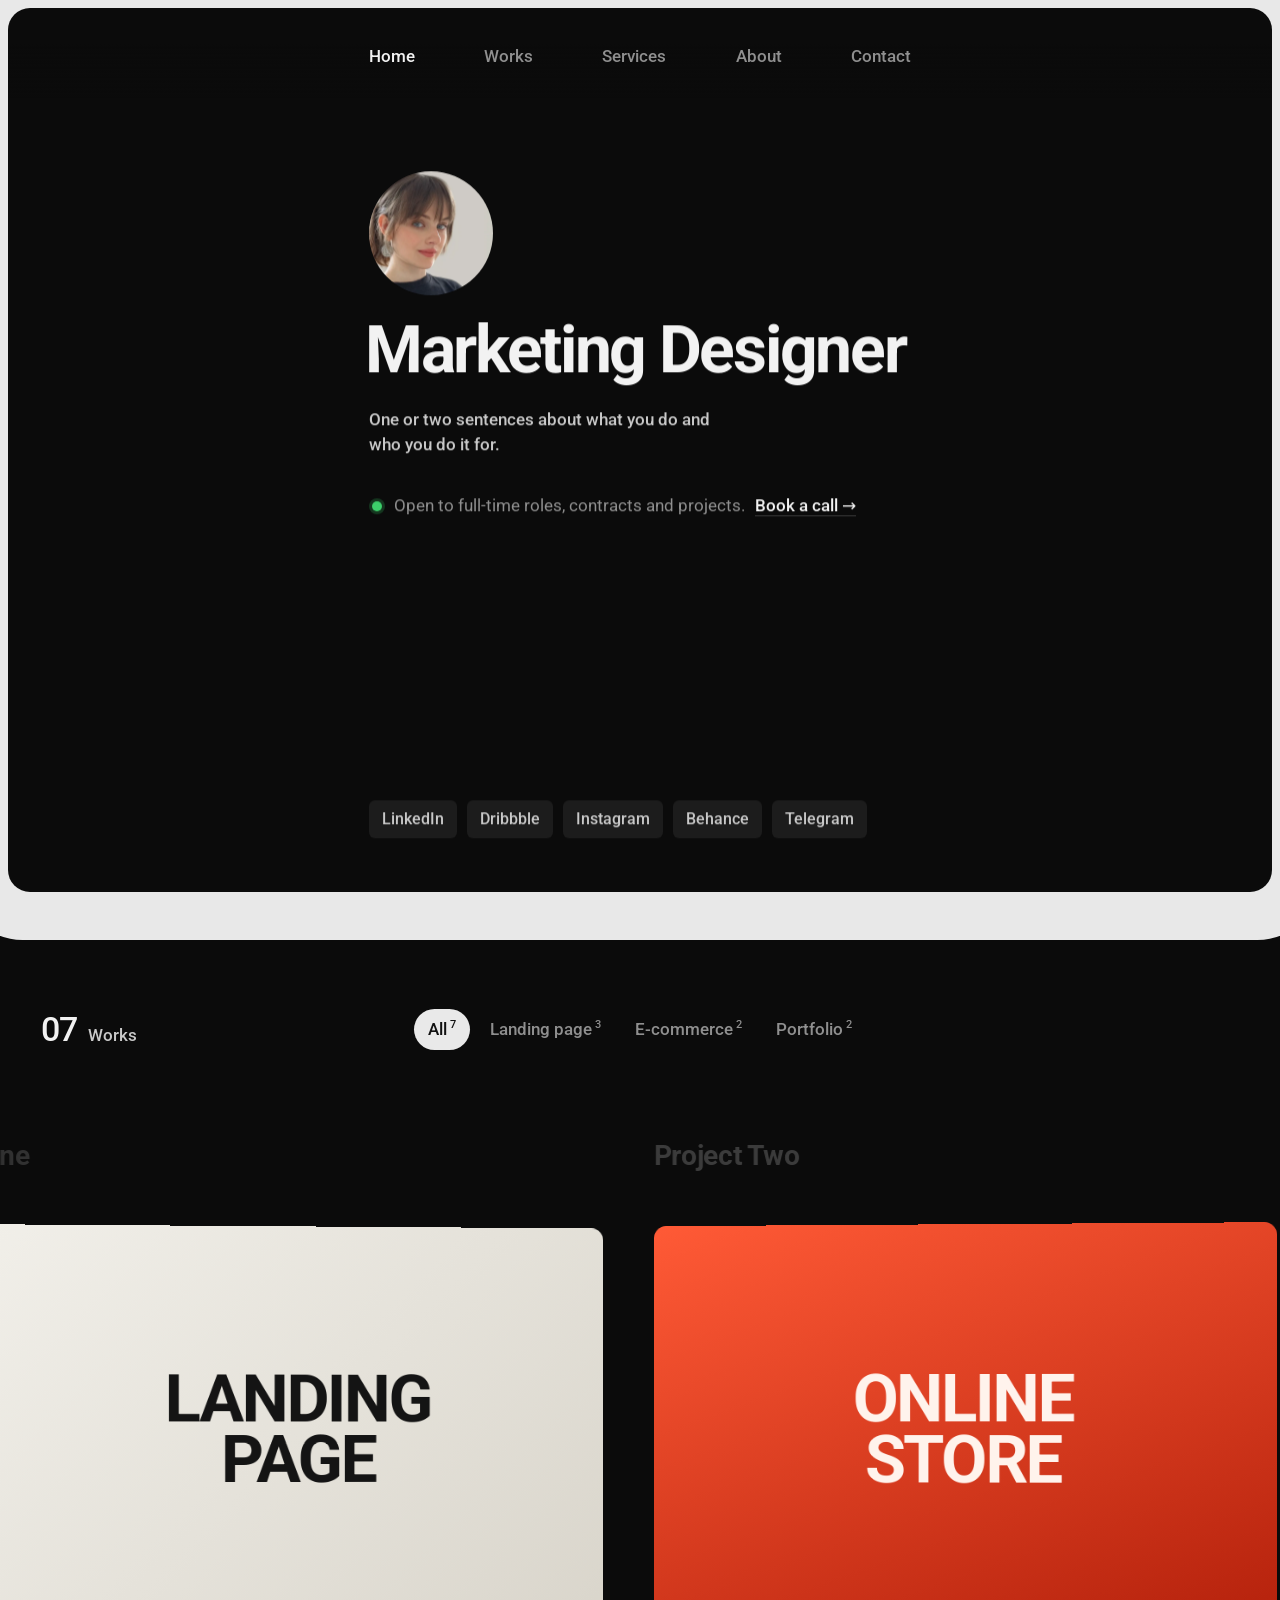
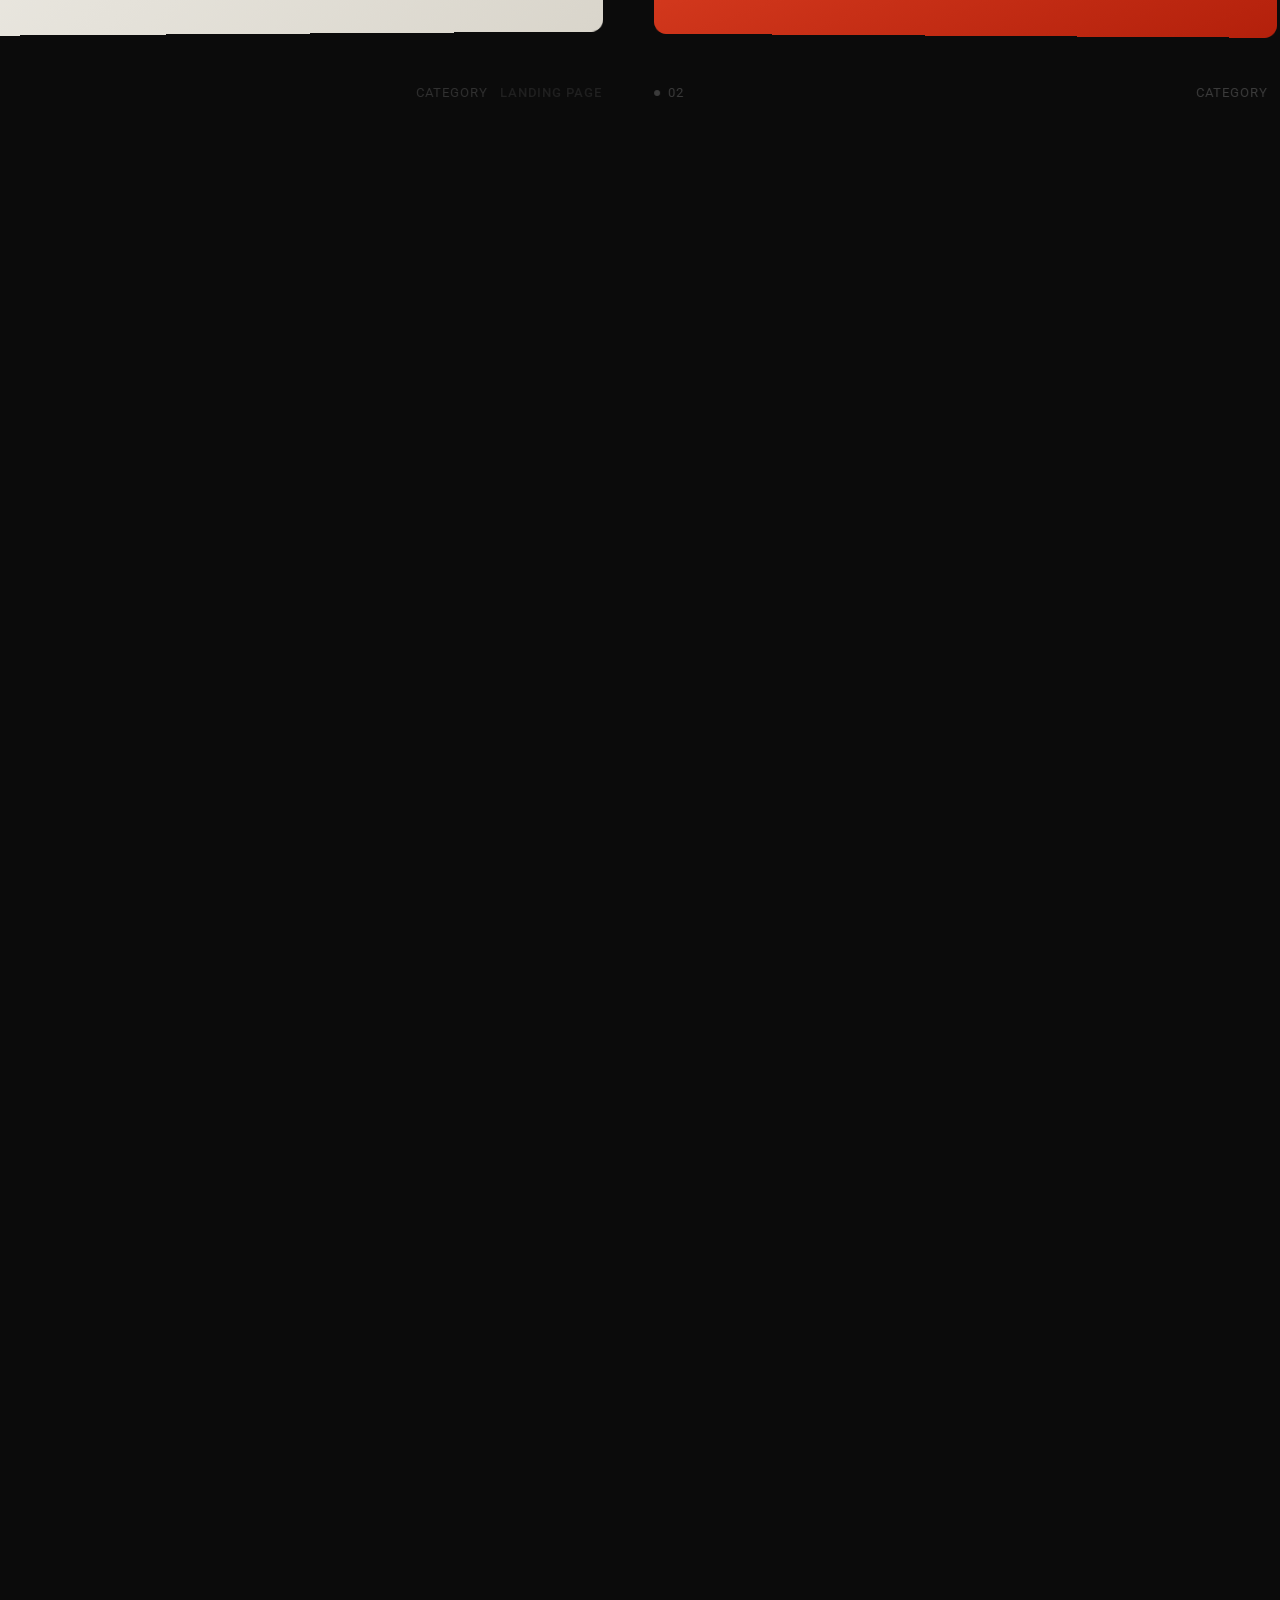
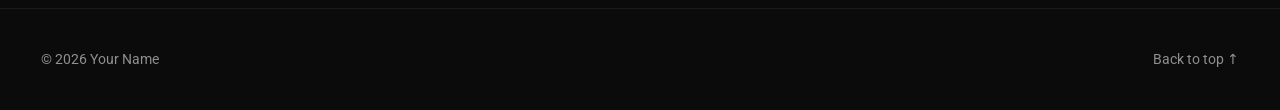
==== index.html @ f20d772e "Hero: start the scroll blur later with a steeper ramp Co-Authored-By: Claude Opus 5.5 <noreply@anthr" ====
<!doctype html>
<html lang="en">
<head>
  <meta charset="utf-8">
  <meta name="viewport" content="width=device-width, initial-scale=1">
  <title>Your Name — Marketing Designer</title>
  <meta name="description" content="Portfolio of a marketing designer.">
  <link rel="preconnect" href="https://fonts.googleapis.com">
  <link rel="preconnect" href="https://fonts.gstatic.com" crossorigin>
  <link href="https://fonts.googleapis.com/css2?family=Roboto:wght@400;500;700&display=swap" rel="stylesheet">
  <link rel="stylesheet" href="styles.css?v=202611272242">
</head>
<body>
  <!--
    PLACEHOLDERS: everything marked with data-placeholder should be replaced
    with your own content (name, photo, text, links, works).
  -->

  <header class="topbar">
    <nav class="nav" aria-label="Main">
      <a href="#top" class="nav__link is-active" aria-current="page">Home</a>
      <a href="#works" class="nav__link">Works</a>
      <a href="services.html" class="nav__link">Services</a>
      <a href="#" class="nav__link">About</a>
      <a href="contact.html" class="nav__link">Contact</a>
    </nav>
  </header>

  <main>
    <section class="hero" id="top">
      <div class="hero__inner">
        <div class="avatar"><img src="assets/avatar.webp" alt="Portrait of the designer" width="124" height="124" decoding="async" fetchpriority="high"></div>

        <h1 class="hero__title">
          <span class="hero__title-text">Marketing Designer</span>
        </h1>

        <div class="hero__bio" data-placeholder>
          <p>One or two sentences about what you do and who you do it for.</p>
        </div>

        <p class="hero__status">
          <span class="status-dot" aria-hidden="true"></span>
          <span class="hero__status-text">Open to full-time roles, contracts and projects.</span>
          <a href="contact.html" class="cta">Book a call <span aria-hidden="true">→</span></a>
        </p>

        <ul class="socials" data-placeholder>
          <li><a href="#">LinkedIn<svg class="ico" viewBox="0 0 24 24" aria-hidden="true"><path d="M20.447 20.452h-3.554v-5.569c0-1.328-.027-3.037-1.852-3.037-1.853 0-2.136 1.445-2.136 2.939v5.667H9.351V9h3.414v1.561h.046c.477-.9 1.637-1.85 3.37-1.85 3.601 0 4.267 2.37 4.267 5.455v6.286zM5.337 7.433c-1.144 0-2.063-.926-2.063-2.065 0-1.138.92-2.063 2.063-2.063 1.14 0 2.064.925 2.064 2.063 0 1.139-.925 2.065-2.064 2.065zm1.782 13.019H3.555V9h3.564v11.452zM22.225 0H1.771C.792 0 0 .774 0 1.729v20.542C0 23.227.792 24 1.771 24h20.451C23.2 24 24 23.227 24 22.271V1.729C24 .774 23.2 0 22.222 0h.003z"/></svg></a></li>
          <li><a href="#">Dribbble<svg class="ico" viewBox="0 0 24 24" aria-hidden="true"><path d="M12 24C5.385 24 0 18.615 0 12S5.385 0 12 0s12 5.385 12 12-5.385 12-12 12zm10.12-10.358c-.35-.11-3.17-.953-6.384-.438 1.34 3.684 1.887 6.684 1.992 7.308 2.3-1.555 3.936-4.02 4.395-6.87zm-6.115 7.808c-.153-.9-.75-4.032-2.19-7.77l-.066.02c-5.79 2.015-7.86 6.025-8.04 6.4 1.73 1.358 3.92 2.166 6.29 2.166 1.42 0 2.77-.29 4-.814zm-11.62-2.58c.232-.4 3.045-5.055 8.332-6.765.135-.045.27-.084.405-.12-.26-.585-.54-1.167-.832-1.74C7.17 11.775 2.206 11.71 1.756 11.7l-.004.312c0 2.633.998 5.037 2.634 6.855zm-2.42-8.955c.46.008 4.683.026 9.477-1.248-1.698-3.018-3.53-5.558-3.8-5.928-2.868 1.35-5.01 3.99-5.676 7.17zM9.6 2.052c.282.38 2.145 2.914 3.822 6 3.645-1.365 5.19-3.44 5.373-3.702-1.81-1.61-4.19-2.586-6.795-2.586-.825 0-1.63.1-2.4.285zm10.335 3.483c-.218.29-1.935 2.493-5.724 4.04.24.49.47.985.68 1.486.08.18.15.36.22.53 3.41-.43 6.8.26 7.14.33-.02-2.42-.88-4.64-2.31-6.38z"/></svg></a></li>
          <li><a href="#">Instagram<svg class="ico" viewBox="0 0 24 24" aria-hidden="true"><path d="M12 0C8.74 0 8.333.015 7.053.072 5.775.132 4.905.333 4.14.63c-.789.306-1.459.717-2.126 1.384S.935 3.35.63 4.14C.333 4.905.131 5.775.072 7.053.012 8.333 0 8.74 0 12s.015 3.667.072 4.947c.06 1.277.261 2.148.558 2.913.306.788.717 1.459 1.384 2.126.667.666 1.336 1.079 2.126 1.384.766.296 1.636.499 2.913.558C8.333 23.988 8.74 24 12 24s3.667-.015 4.947-.072c1.277-.06 2.148-.262 2.913-.558.788-.306 1.459-.718 2.126-1.384.666-.667 1.079-1.335 1.384-2.126.296-.765.499-1.636.558-2.913.06-1.28.072-1.687.072-4.947s-.015-3.667-.072-4.947c-.06-1.277-.262-2.149-.558-2.913-.306-.789-.718-1.459-1.384-2.126C21.319 1.347 20.651.935 19.86.63c-.765-.297-1.636-.499-2.913-.558C15.667.012 15.26 0 12 0zm0 2.16c3.203 0 3.585.016 4.85.071 1.17.055 1.805.249 2.227.415.562.217.96.477 1.382.896.419.42.679.819.896 1.381.164.422.36 1.057.413 2.227.057 1.266.07 1.646.07 4.85s-.015 3.585-.074 4.85c-.061 1.17-.256 1.805-.421 2.227-.224.562-.479.96-.899 1.382-.419.419-.824.679-1.38.896-.42.164-1.065.36-2.235.413-1.274.057-1.649.07-4.859.07-3.211 0-3.586-.015-4.859-.074-1.171-.061-1.816-.256-2.236-.421-.569-.224-.96-.479-1.379-.899-.421-.419-.69-.824-.9-1.38-.165-.42-.359-1.065-.42-2.235-.045-1.26-.061-1.649-.061-4.844 0-3.196.016-3.586.061-4.861.061-1.17.255-1.814.42-2.234.21-.57.479-.96.9-1.381.419-.419.81-.689 1.379-.898.42-.166 1.051-.361 2.221-.421 1.275-.045 1.65-.06 4.859-.06l.045.03zm0 3.678c-3.405 0-6.162 2.76-6.162 6.162 0 3.405 2.76 6.162 6.162 6.162 3.405 0 6.162-2.76 6.162-6.162 0-3.405-2.76-6.162-6.162-6.162zM12 16c-2.21 0-4-1.79-4-4s1.79-4 4-4 4 1.79 4 4-1.79 4-4 4zm7.846-10.405c0 .795-.646 1.44-1.44 1.44-.795 0-1.44-.646-1.44-1.44 0-.794.646-1.439 1.44-1.439.793-.001 1.44.645 1.44 1.439z"/></svg></a></li>
          <li><a href="#">Behance<svg class="ico" viewBox="0 0 24 24" aria-hidden="true"><path d="M16.969 16.927a2.561 2.561 0 0 0 1.901.677 2.501 2.501 0 0 0 1.531-.475c.362-.235.636-.584.779-.99h2.585a5.091 5.091 0 0 1-1.9 2.896 5.292 5.292 0 0 1-3.091.88 5.839 5.839 0 0 1-2.284-.433 4.871 4.871 0 0 1-1.723-1.211 5.657 5.657 0 0 1-1.08-1.874 7.057 7.057 0 0 1-.383-2.393c-.005-.8.129-1.595.396-2.349a5.313 5.313 0 0 1 5.088-3.604 4.87 4.87 0 0 1 2.376.563c.661.362 1.231.87 1.668 1.485a6.2 6.2 0 0 1 .943 2.133c.194.821.263 1.666.205 2.508h-7.699c-.063.79.184 1.574.688 2.187ZM6.947 4.084a8.065 8.065 0 0 1 1.928.198 4.29 4.29 0 0 1 1.49.638c.418.303.748.711.958 1.182.241.579.357 1.203.341 1.83a3.506 3.506 0 0 1-.506 1.961 3.726 3.726 0 0 1-1.503 1.287 3.588 3.588 0 0 1 2.027 1.437c.464.747.697 1.615.67 2.494a4.593 4.593 0 0 1-.423 2.032 3.945 3.945 0 0 1-1.163 1.413 5.114 5.114 0 0 1-1.683.807 7.135 7.135 0 0 1-1.928.259H0V4.084h6.947Zm-.235 12.9c.308.004.616-.029.916-.099a2.18 2.18 0 0 0 .766-.332c.228-.158.411-.371.534-.619.142-.317.208-.663.191-1.009a2.08 2.08 0 0 0-.642-1.715 2.618 2.618 0 0 0-1.696-.505h-3.54v4.279h3.471Zm13.635-5.967a2.13 2.13 0 0 0-1.654-.619 2.336 2.336 0 0 0-1.163.259 2.474 2.474 0 0 0-.738.62 2.359 2.359 0 0 0-.396.792c-.074.239-.12.485-.137.734h4.769a3.239 3.239 0 0 0-.679-1.785l-.002-.001Zm-13.813-.648a2.254 2.254 0 0 0 1.423-.433c.399-.355.607-.88.56-1.413a1.916 1.916 0 0 0-.178-.891 1.298 1.298 0 0 0-.495-.533 1.851 1.851 0 0 0-.711-.274 3.966 3.966 0 0 0-.835-.073H3.241v3.631h3.293v-.014ZM21.62 5.122h-5.976v1.527h5.976V5.122Z"/></svg></a></li>
          <li><a href="#">Telegram<svg class="ico" viewBox="0 0 24 24" aria-hidden="true"><path d="M11.944 0A12 12 0 0 0 0 12a12 12 0 0 0 12 12 12 12 0 0 0 12-12A12 12 0 0 0 12 0a12 12 0 0 0-.056 0zm4.962 7.224c.1-.002.321.023.465.14a.506.506 0 0 1 .171.325c.016.093.036.306.02.472-.18 1.898-.962 6.502-1.36 8.627-.168.9-.499 1.201-.82 1.23-.696.065-1.225-.46-1.9-.902-1.056-.693-1.653-1.124-2.678-1.8-1.185-.78-.417-1.21.258-1.91.177-.184 3.247-2.977 3.307-3.23.007-.032.014-.15-.056-.212s-.174-.041-.249-.024c-.106.024-1.793 1.14-5.061 3.345-.48.33-.913.49-1.302.48-.428-.008-1.252-.241-1.865-.44-.752-.245-1.349-.374-1.297-.789.027-.216.325-.437.893-.663 3.498-1.524 5.83-2.529 6.998-3.014 3.332-1.386 4.025-1.627 4.476-1.635z"/></svg></a></li>
        </ul>
      </div>
    </section>

    <section class="works" id="works" aria-labelledby="works-title">
      <div class="works__head">
        <h2 class="works__count" id="works-title"><span class="works__num">07</span> Works</h2>
        <div class="filters" role="group" aria-label="Filter works">
          <button type="button" class="filter is-active" data-filter="all">All<sup></sup></button>
          <button type="button" class="filter" data-filter="landing">Landing page<sup></sup></button>
          <button type="button" class="filter" data-filter="ecommerce">E-commerce<sup></sup></button>
          <button type="button" class="filter" data-filter="portfolio">Portfolio<sup></sup></button>
        </div>
      </div>

      <!-- PLACEHOLDER WORKS: replace titles, categories and the .work__art blocks with your images -->
      <div class="works__viewport">
        <ol class="works__track" data-placeholder>
          <li class="work" data-cat="landing">
            <h3 class="work__title">Project One</h3>
            <a href="#" class="work__media"><div class="work__art art-1"><span>Landing<br>Page</span></div></a>
            <p class="work__meta"><span class="work__idx">01</span><span class="work__cat">Category <b>Landing page</b></span></p>
          </li>
          <li class="work" data-cat="ecommerce">
            <h3 class="work__title">Project Two</h3>
            <a href="#" class="work__media"><div class="work__art art-2"><span>Online<br>Store</span></div></a>
            <p class="work__meta"><span class="work__idx">02</span><span class="work__cat">Category <b>E-commerce</b></span></p>
          </li>
          <li class="work" data-cat="portfolio">
            <h3 class="work__title">Project Three</h3>
            <a href="#" class="work__media"><div class="work__art art-3"><span>Portfolio<br>Site</span></div></a>
            <p class="work__meta"><span class="work__idx">03</span><span class="work__cat">Category <b>Portfolio</b></span></p>
          </li>
          <li class="work" data-cat="landing">
            <h3 class="work__title">Project Four</h3>
            <a href="#" class="work__media"><div class="work__art art-4"><span>Product<br>Launch</span></div></a>
            <p class="work__meta"><span class="work__idx">04</span><span class="work__cat">Category <b>Landing page</b></span></p>
          </li>
          <li class="work" data-cat="ecommerce">
            <h3 class="work__title">Project Five</h3>
            <a href="#" class="work__media"><div class="work__art art-5"><span>Shop<br>Redesign</span></div></a>
            <p class="work__meta"><span class="work__idx">05</span><span class="work__cat">Category <b>E-commerce</b></span></p>
          </li>
          <li class="work" data-cat="portfolio">
            <h3 class="work__title">Project Six</h3>
            <a href="#" class="work__media"><div class="work__art art-6"><span>Creator<br>Portfolio</span></div></a>
            <p class="work__meta"><span class="work__idx">06</span><span class="work__cat">Category <b>Portfolio</b></span></p>
          </li>
          <li class="work" data-cat="landing">
            <h3 class="work__title">Project Seven</h3>
            <a href="#" class="work__media"><div class="work__art art-7"><span>Event<br>Page</span></div></a>
            <p class="work__meta"><span class="work__idx">07</span><span class="work__cat">Category <b>Landing page</b></span></p>
          </li>
        </ol>
      </div>
    </section>
  </main>

  <footer class="footer">
    <p>© 2026 <span data-placeholder>Your Name</span></p>
    <a href="#top">Back to top ↑</a>
  </footer>

  <script src="vendor/gsap.min.js"></script>
  <script src="vendor/ScrollTrigger.min.js"></script>
  <script src="main.js?v=202611272242"></script>
</body>
</html>
---- styles.css ----
/* Layout: fixed centered nav; full-height hero that slides up + blurs on scroll;
   pinned works gallery that scrolls horizontally. */
:root {
  --bg: #0b0b0b;
  --surface: #1c1c1c;
  --surface-hover: #262626;
  --text: #f2f2f2;
  --text-muted: #8f8f8f;
  --text-soft: #c9c9c9;
  --line: #3a3a3a;
  --ok: #3ccf6a;

  --font-body: "Roboto", system-ui, -apple-system, "Segoe UI", sans-serif;
  --font-display: "Roboto", system-ui, sans-serif;
  --font-mono: "Roboto", system-ui, sans-serif;

  --gutter: clamp(16px, 3.2vw, 64px);
  /* Hero column = exactly the width of the "Marketing Designer" headline,
     so the nav and every hero element share the same left and right edges. */
  --title-size: clamp(44px, 6.2vw, 66px);
  --content: calc(var(--title-size) * 8.21);
  --nav-h: 96px;

  /* works card size */
  --card-w: min(56vw, 840px);
  --card-gap: clamp(24px, 4vw, 64px);
}

*, *::before, *::after { box-sizing: border-box; }
html { -webkit-text-size-adjust: 100%; }
body {
  margin: 0;
  background: var(--bg);
  color: var(--text);
  font-family: var(--font-body);
  font-size: 16px;
  line-height: 1.5;
  -webkit-font-smoothing: antialiased;
  overflow-x: hidden;
}
a { color: inherit; text-decoration: none; }
button { font: inherit; color: inherit; cursor: pointer; }
h1, h2, h3, p, ol, ul { margin: 0; }
:focus-visible { outline: 2px solid var(--text); outline-offset: 3px; border-radius: 6px; }

/* ---------- Top bar ---------- */
.topbar {
  position: fixed;
  inset: 0 0 auto;
  z-index: 20;
  display: flex;
  justify-content: center;
  padding: 36px var(--gutter) 28px;
  background: linear-gradient(to bottom, var(--bg) 45%, rgba(11, 11, 11, 0));
}
/* Nav spans the same centered column as the hero, so both share one axis and edges */
.nav { display: flex; justify-content: space-between; gap: 16px; width: 100%; max-width: var(--content); }
.nav__link {
  color: var(--text-muted);
  font-weight: 500;
  font-size: 17px;
  white-space: nowrap;
  transition: color .2s;
}
.nav__link:hover, .nav__link.is-active { color: var(--text); }

/* ---------- Hero ---------- */
.hero {
  min-height: 100vh;
  min-height: 100svh;
  display: flex;
  justify-content: center;
  padding: calc(var(--nav-h) + clamp(40px, 9vh, 110px)) var(--gutter) 56px;
}
.hero__inner {
  width: 100%;
  max-width: var(--content);
  display: flex;
  flex-direction: column;
  will-change: transform, filter, opacity;
}

.avatar {
  width: 124px;
  height: 124px;
  border-radius: 50%;
  display: grid;
  place-items: center;
  background: radial-gradient(circle at 50% 35%, #5a5a5a, #2a2a2a 70%);
  color: #d8d8d8;
  font-family: var(--font-display);
  font-size: 40px;
  overflow: hidden;
}
.avatar img { display: block; width: 100%; height: 100%; object-fit: cover; }

.hero__title {
  display: flex;
  align-items: flex-end;
  gap: 12px;
  margin-top: 22px;
  font-family: var(--font-display);
  font-weight: 700;
  font-size: var(--title-size);
  line-height: 1;
  letter-spacing: -0.035em;
}

.hero__title-text { margin-left: -0.063em; }   /* optical: cancel the M's side bearing so its ink sits on the column edge */
.hero__bio { margin-top: 24px; max-width: 370px; font-size: 17px; font-weight: 500; line-height: 1.45; color: var(--text-soft); }

.hero__status {
  margin-top: 36px;
  font-size: 17px;
  line-height: 1.6;
}
.status-dot {
  display: inline-block;
  vertical-align: middle;
  position: relative;
  top: -1px;
  width: 10px;
  height: 10px;
  border-radius: 50%;
  background: var(--ok);
  box-shadow: 0 0 0 3px rgba(60, 207, 106, .22);
  margin: 0 8px 0 3px;            /* the 3px glow ring then starts exactly on the column edge */
}
.hero__status-text { color: var(--text-muted); }
.cta {
  margin-left: 6px;
  white-space: nowrap;
  font-weight: 500;
  color: var(--text);
  border-bottom: 1px solid var(--line);
  transition: border-color .2s;
}
.cta:hover { border-color: var(--text); }

.socials {
  display: flex;
  flex-wrap: wrap;
  gap: 10px;
  margin-top: auto;
  padding: 96px 0 0;
  list-style: none;
}
.socials a {
  display: inline-block;
  padding: 7px 13px;
  border-radius: 6px;
  background: var(--surface);
  font-size: 16px;
  font-weight: 500;
  color: var(--text-soft);
  transition: background .2s, color .2s;
}
.socials a:hover { background: var(--surface-hover); color: var(--text); }

/* Hover: pills lean toward the cursor (main.js) and reveal the network's icon */
.socials a {
  display: inline-flex;
  align-items: center;
  translate: 0 0;
  transition: background .2s, color .2s, translate .3s cubic-bezier(.2, .8, .2, 1);
}
.ico {
  flex: none;
  width: 0;
  height: 14px;
  margin-left: 0;
  opacity: 0;
  fill: currentColor;
  transform: scale(.4) rotate(-20deg);
  transition: width .25s, margin .25s, opacity .2s, transform .35s cubic-bezier(.3, 1.6, .5, 1);
}
.socials a:hover .ico,
.socials a:focus-visible .ico { width: 14px; margin-left: 8px; opacity: 1; transform: none; transition-delay: 0s, 0s, .05s, .05s; }

/* ---------- Works ---------- */
.works {
  position: relative;
  height: 100vh;
  height: 100svh;
  display: flex;
  flex-direction: column;
  padding-top: var(--nav-h);
  overflow: hidden;
}
.works__head {
  display: grid;
  grid-template-columns: 1fr auto 1fr;
  align-items: center;
  gap: 16px;
  padding: 8px var(--gutter) 0;
}
.works__count {
  font-size: 17px;
  font-weight: 500;
  color: var(--text-soft);
  white-space: nowrap;
}
.works__num {
  font-size: 34px;
  font-weight: 500;
  letter-spacing: -0.02em;
  color: var(--text);
  margin-right: 6px;
  font-variant-numeric: tabular-nums;
}

.filters { display: flex; gap: 6px; }
.filter {
  display: inline-flex;
  align-items: flex-start;
  gap: 3px;
  padding: 8px 14px;
  border: 0;
  border-radius: 999px;
  background: transparent;
  color: var(--text-muted);
  font-size: 17px;
  font-weight: 500;
  white-space: nowrap;
  transition: background .2s, color .2s;
}
.filter sup { font-size: 11px; line-height: 1; margin-top: 2px; }
.filter:hover { color: var(--text); }
.filter.is-active { background: #e9e9e9; color: #111; }

.works__viewport {
  flex: 1;
  min-height: 0;
  display: flex;
  align-items: center;
  overflow-x: auto;              /* fallback without JS: native swipe */
  scroll-snap-type: x mandatory;
  scrollbar-width: none;
  padding: clamp(16px, 3vh, 40px) 0 clamp(24px, 5vh, 56px);
}
.works__viewport::-webkit-scrollbar { display: none; }
.is-gsap .works__viewport,
.is-sticky-works .works__viewport { overflow: visible; scroll-snap-type: none; }
.is-sticky-works .works { position: sticky; top: 0; }

.works__track {
  display: flex;
  gap: var(--card-gap);
  list-style: none;
  padding: 0 calc((100vw - var(--card-w)) / 2);
  will-change: transform;
}
.work {
  flex: 0 0 var(--card-w);
  scroll-snap-align: center;
  display: flex;
  flex-direction: column;
  gap: 14px;
}
.work[hidden] { display: none; }
.work__title {
  font-size: clamp(22px, 2.2vw, 30px);
  font-weight: 700;
  letter-spacing: -0.01em;
}
.work__media {
  display: block;
  border-radius: 14px;
  overflow: hidden;
  transform-origin: center center;
  will-change: transform;
}
.work__art {
  /* keep the card inside the viewport height */
  aspect-ratio: 3 / 2;
  max-height: calc(100svh - var(--nav-h) - 240px);
  width: 100%;
  display: grid;
  place-items: center;
  font-family: var(--font-display);
  font-weight: 700;
  font-size: clamp(36px, 6vw, 96px);
  line-height: .92;
  letter-spacing: -0.035em;
  text-align: center;
  text-transform: uppercase;
}
.art-1 { background: linear-gradient(135deg, #f1efe9, #d9d5cb); color: #141414; }
.art-2 { background: linear-gradient(160deg, #ff5a36, #b3200b); color: #fff3ec; }
.art-3 { background: linear-gradient(140deg, #2b48ff, #0e1a7a); color: #e6eaff; }
.art-4 { background: radial-gradient(circle at 30% 30%, #3a3a3a, #111); color: #f2f2f2; }
.art-5 { background: linear-gradient(150deg, #ffd23f, #f29f05); color: #231a00; }
.art-6 { background: linear-gradient(150deg, #18b67b, #0a5c3d); color: #e8fff5; }
.art-7 { background: linear-gradient(150deg, #f5b8d0, #d76a9b); color: #2a0a18; }

.work__meta {
  display: flex;
  justify-content: space-between;
  align-items: center;
  font-family: var(--font-mono);
  font-size: 13px;
  letter-spacing: .08em;
  text-transform: uppercase;
  color: var(--text);
}
.work__idx { display: inline-flex; align-items: center; gap: 8px; }
.work__idx::before { content: ""; width: 6px; height: 6px; border-radius: 50%; background: currentColor; }
.work__cat b { color: var(--text-muted); font-weight: 500; margin-left: .6em; }

/* ---------- Services: sticky heading + cards that stack on scroll ---------- */
.services {
  display: grid;
  grid-template-columns: 1fr 1fr;
  gap: 48px;
  padding: clamp(96px, 14vh, 160px) var(--gutter) clamp(96px, 16vh, 200px);
  max-width: 1440px;
  margin: 0 auto;
}
.services--page { padding-top: calc(var(--nav-h) + clamp(32px, 6vh, 72px)); }
.services__aside {
  grid-column: 1;
  grid-row: 1;
  position: sticky;
  top: calc(var(--nav-h) + 24px);
  align-self: start;
}
.services__title {
  font-family: var(--font-display);
  font-weight: 700;
  font-size: clamp(56px, 8vw, 120px);
  line-height: .95;
  letter-spacing: -0.035em;
}
.services__lead {
  margin-top: 20px;
  max-width: 340px;
  font-size: 17px;
  font-weight: 500;
  color: var(--text-muted);
}
.services__list {
  grid-column: 2;
  grid-row: 1;
  list-style: none;
  padding: 0;
  display: flex;
  flex-direction: column;
  gap: 32px;
}
.service {
  --i: 0;
  position: sticky;
  top: calc(var(--nav-h) + 24px + var(--i) * 22px);
  min-height: 300px;
  padding: clamp(28px, 3vw, 44px);
  padding-right: 88px;
  border: 1px solid #2c2c2e;
  border-radius: 20px;
  background: #121212;
  transform-origin: center top;
  will-change: transform;
}
.service:nth-child(2) { --i: 1; }
.service:nth-child(3) { --i: 2; }
.service:nth-child(4) { --i: 3; }
.service:nth-child(5) { --i: 4; }
.service:nth-child(6) { --i: 5; }
.service > :not(.service__go) { transition: opacity .3s; }
.service.is-covered > :not(.service__go) { opacity: .35; }
.service__pill {
  display: inline-flex;
  padding: 4px 12px;
  border: 1px solid #3a3a3e;
  border-radius: 8px;
  font-size: 14px;
  font-weight: 500;
  color: var(--text-muted);
}
.service__name {
  margin-top: clamp(36px, 5vw, 64px);
  font-family: var(--font-display);
  font-weight: 700;
  font-size: clamp(36px, 4.4vw, 60px);
  line-height: 1;
  letter-spacing: -0.03em;
}
.service__desc {
  margin-top: 14px;
  max-width: 440px;
  font-size: 18px;
  color: var(--text-soft);
}
/* arrow sits in a notch cut into the bottom-right corner */
.service__go {
  position: absolute;
  right: -1px;
  bottom: -1px;
  display: grid;
  place-items: center;
  width: 56px;
  height: 56px;
  border: 1px solid #2c2c2e;
  border-radius: 16px 0 20px 0;
  background: var(--bg);
  font-size: 20px;
  color: var(--text-muted);
  transition: color .2s, background .2s;
}
.service__go:hover, .service:hover .service__go { color: var(--text); background: var(--surface); }

/* Handwritten note */
.services { --hand: "Caveat Brush", "Segoe Print", "Bradley Hand", cursive; }
.note {
  grid-column: 1;
  grid-row: 1;
  align-self: start;
  position: sticky;
  top: calc(var(--nav-h) + 300px);
  margin-top: clamp(220px, 28vh, 300px);
  margin-left: clamp(0px, 6vw, 90px);
  width: max-content;
  max-width: 100%;
}
.note__text {
  font-family: var(--hand);
  font-size: clamp(34px, 3.4vw, 46px);
  line-height: 1.15;
  color: #9a9a9e;
  rotate: -3deg;
}
.note__line {
  position: relative;
  display: block;
  width: max-content;
  /* the ink is revealed left-to-right by --p (0..1), set from main.js */
  clip-path: inset(-20% calc((1 - var(--p, 1)) * 100%) -20% -4%);
}
.note__line:nth-child(2) { margin-left: .4em; }
.note__doodle {
  display: block;
  width: 90px;
  height: 68px;
  margin: 4px 0 0 40px;
  fill: none;
  stroke: #9a9a9e;
  stroke-width: 3;
  stroke-linecap: round;
  stroke-linejoin: round;
}
.note__doodle path { stroke-dasharray: 1; stroke-dashoffset: calc(1 - var(--d, 1)); }
.note__pill {
  display: inline-flex;
  margin: 6px 0 0 84px;
  padding: 8px 16px;
  border: 1px solid #3a3a3e;
  border-radius: 10px;
  font-size: 16px;
  font-weight: 500;
  color: var(--text-muted);
  opacity: var(--o, 1);
  translate: 0 calc((1 - var(--o, 1)) * 8px);
  transition: color .2s, border-color .2s;
}
.note__pill:hover { color: var(--text); border-color: var(--text-muted); }

/* ---------- Footer ---------- */
.footer {
  display: flex;
  justify-content: space-between;
  gap: 16px;
  padding: 40px var(--gutter);
  color: var(--text-muted);
  font-size: 14px;
  border-top: 1px solid var(--surface);
}
.footer a:hover { color: var(--text); }

/* ---------- Tablet ---------- */
@media (max-width: 1024px) {
  :root { --card-w: 72vw; }
  .works__head { grid-template-columns: 1fr; justify-items: center; gap: 12px; }
  .works__count { justify-self: start; }
}
@media (max-width: 1024px) and (orientation: portrait) {
  .work__art { aspect-ratio: 4 / 5; }
}

@media (max-width: 900px) {
  .services { grid-template-columns: 1fr; gap: 32px; }
  .services__aside, .services__list { grid-column: 1; grid-row: auto; }
  .services__aside { position: static; }
  .note { grid-column: 1; grid-row: auto; order: 3; position: static; margin: 24px auto 0; }
}

/* ---------- Phone ---------- */
@media (max-width: 640px) {
  .service { min-height: 240px; padding-right: 28px; padding-bottom: 72px; top: calc(var(--nav-h) + 12px + var(--i) * 14px); }
  .service__desc { font-size: 16px; }
  :root { --nav-h: 72px; --card-w: 80vw; --card-gap: 16px; }
  .topbar { padding: 24px var(--gutter) 18px; }
  .nav { overflow-x: auto; scrollbar-width: none; }
  .nav::-webkit-scrollbar { display: none; }
  .nav__link { font-size: 16px; }
  .nav { gap: 18px; }

  .hero { padding-bottom: 32px; }
  .avatar { width: 96px; height: 96px; font-size: 32px; }
  /* phones: headline (and so the column) fills the width between the gutters */
  :root { --title-size: min(calc((100vw - 2 * var(--gutter)) / 8.21), 48px); }
    .hero__bio, .hero__status { font-size: 16px; }
  .socials { padding-top: 64px; gap: 8px; }
  .socials a { font-size: 15px; padding: 6px 11px; }

  .works__head { justify-items: stretch; }
  .filters {
    overflow-x: auto;
    scrollbar-width: none;
    margin: 0 calc(var(--gutter) * -1);
    padding: 0 var(--gutter);
  }
  .filters::-webkit-scrollbar { display: none; }
  .filter { font-size: 15px; padding: 7px 12px; }
  .work__art { aspect-ratio: 4 / 5; font-size: 44px; max-height: calc(100svh - var(--nav-h) - 280px); }
  .work__meta { font-size: 11px; }
}

@media (prefers-reduced-motion: reduce) {
  * { transition: none !important; }
  .socials a { translate: 0 0 !important; }
}

/* ---------- Contact page ---------- */
.contact {
  min-height: 100svh;
  padding: calc(var(--nav-h) + clamp(40px, 8vh, 96px)) var(--gutter) clamp(64px, 10vh, 120px);
  display: grid;
  grid-template-columns: minmax(0, 1fr) minmax(0, 560px);
  gap: clamp(40px, 6vw, 120px);
  align-items: start;
  max-width: 1320px;
  margin: 0 auto;
}
.contact__title {
  font-family: var(--font-display);
  font-size: clamp(56px, 9vw, 132px);
  line-height: .9;
  letter-spacing: -.02em;
  text-transform: uppercase;
}
.contact__lead { margin-top: 24px; max-width: 420px; font-size: 18px; line-height: 1.45; color: var(--text-soft); }
.contact__list { list-style: none; padding: 0; margin-top: 48px; display: grid; gap: 24px; }
.contact__label { display: block; font-family: var(--font-mono); font-size: 12px; text-transform: uppercase; letter-spacing: .08em; color: var(--text-muted); margin-bottom: 6px; }
.contact__value { font-size: 20px; font-weight: 500; }
a.contact__value { border-bottom: 1px solid var(--line); transition: border-color .2s; }
a.contact__value:hover { border-color: var(--text); }
.contact__socials { display: flex; flex-wrap: wrap; gap: 8px; }
.contact__socials a { padding: 8px 14px; border-radius: 999px; background: var(--surface); color: var(--text-soft); font-size: 15px; transition: background .2s, color .2s; }
.contact__socials a:hover { background: var(--surface-hover); color: var(--text); }

.form {
  background: #141414;
  border: 1px solid #262626;
  border-radius: 28px;
  padding: clamp(24px, 3.5vw, 44px);
  display: grid;
  gap: 20px;
}
.field { display: grid; gap: 8px; }
.field label { font-size: 14px; color: var(--text-muted); }
.field input, .field select, .field textarea {
  width: 100%;
  font: inherit;
  font-size: 16px;
  color: var(--text);
  background: var(--bg);
  border: 1px solid var(--line);
  border-radius: 14px;
  padding: 14px 16px;
  transition: border-color .2s;
  color-scheme: dark;
}
.field textarea { min-height: 150px; resize: vertical; }
.field input:focus, .field select:focus, .field textarea:focus { outline: none; border-color: var(--text-soft); }
.field input::placeholder, .field textarea::placeholder { color: #5f5f5f; }
.form__row { display: grid; grid-template-columns: 1fr 1fr; gap: 16px; }
.chips { display: flex; flex-wrap: wrap; gap: 8px; border: 0; padding: 0; margin: 0; }
.chips legend { font-size: 14px; color: var(--text-muted); margin-bottom: 8px; padding: 0; }
.chip input { position: absolute; opacity: 0; pointer-events: none; }
.chip span { display: inline-block; padding: 9px 16px; border-radius: 999px; border: 1px solid var(--line); color: var(--text-soft); font-size: 15px; cursor: pointer; transition: all .2s; }
.chip:hover span { border-color: var(--text-muted); color: var(--text); }
.chip input:checked + span { background: var(--text); border-color: var(--text); color: var(--bg); }
.chip input:focus-visible + span { outline: 2px solid var(--text); outline-offset: 3px; }
.form__submit {
  justify-self: start;
  display: inline-flex; align-items: center; gap: 10px;
  height: 52px; padding: 0 26px;
  border: 0; border-radius: 999px;
  background: var(--text); color: var(--bg);
  font: inherit; font-weight: 700; font-size: 16px;
  cursor: pointer; transition: transform .2s;
}
.form__submit:hover { transform: translateY(-1px); }
.form__note { font-size: 13px; color: var(--text-muted); }
.form__error { font-size: 14px; color: #ff7a6b; }
.form__submit:disabled { opacity: .6; cursor: progress; transform: none; }
.form__done { display: none; text-align: left; }
.form__done h2 { font-family: var(--font-display); font-size: 44px; text-transform: uppercase; line-height: 1; }
.form__done p { margin-top: 12px; color: var(--text-soft); }
.form.is-sent > :not(.form__done) { display: none; }
.form.is-sent .form__done { display: block; }

@media (max-width: 900px) {
  .contact { grid-template-columns: 1fr; }
}
@media (max-width: 640px) {
  .form__row { grid-template-columns: 1fr; }
  .form { border-radius: 22px; }
}

/* ---------- Frame: the whole site sits in one rounded dark panel ---------- */
:root { --frame: 8px; --frame-r: 22px; --frame-color: #e8e8e8; }
body::after {
  content: "";
  position: fixed;
  inset: var(--frame);
  border-radius: var(--frame-r);
  box-shadow: 0 0 0 calc(var(--frame) + 40px) var(--frame-color);
  pointer-events: none;
  z-index: 100;
}
html { background: var(--frame-color); }
.topbar { padding-top: calc(36px + var(--frame)); }
@media (max-width: 640px) {
  :root { --frame: 5px; --frame-r: 16px; }
  .topbar { padding-top: calc(24px + var(--frame)); }
}
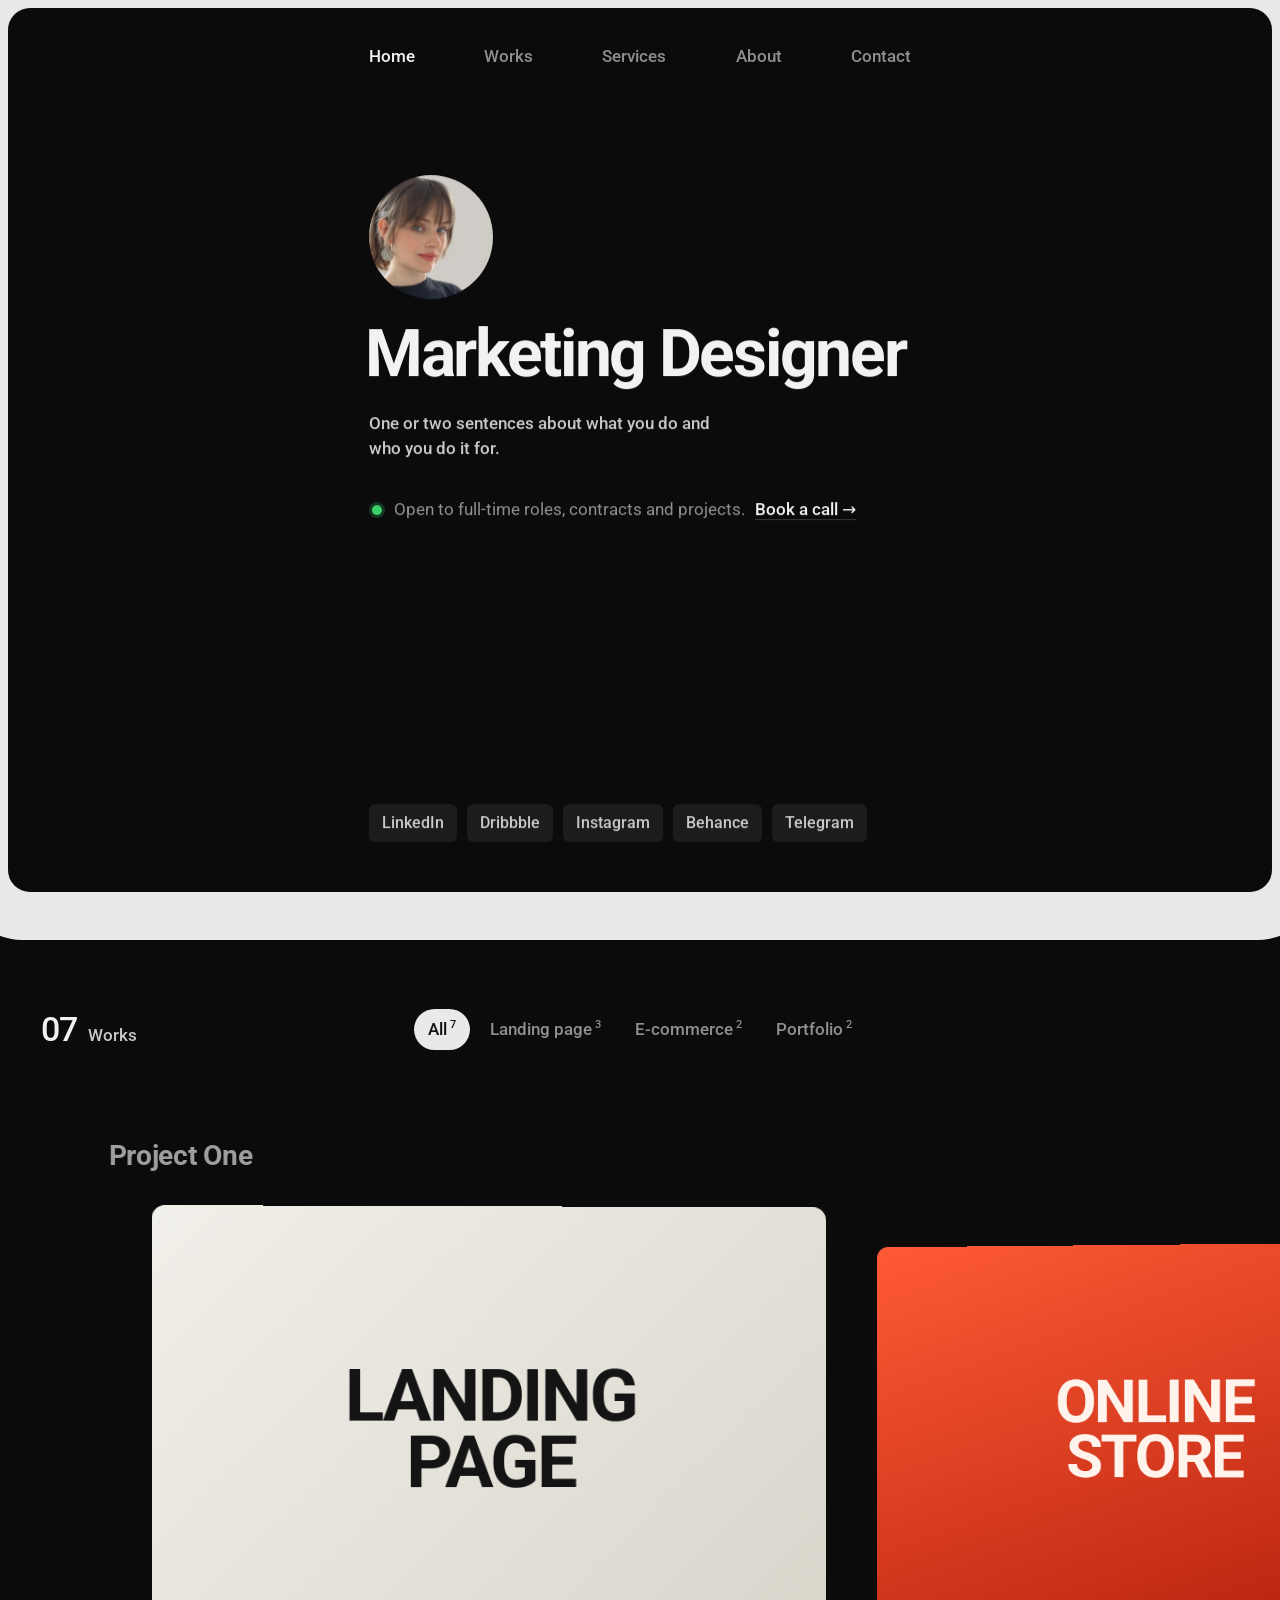
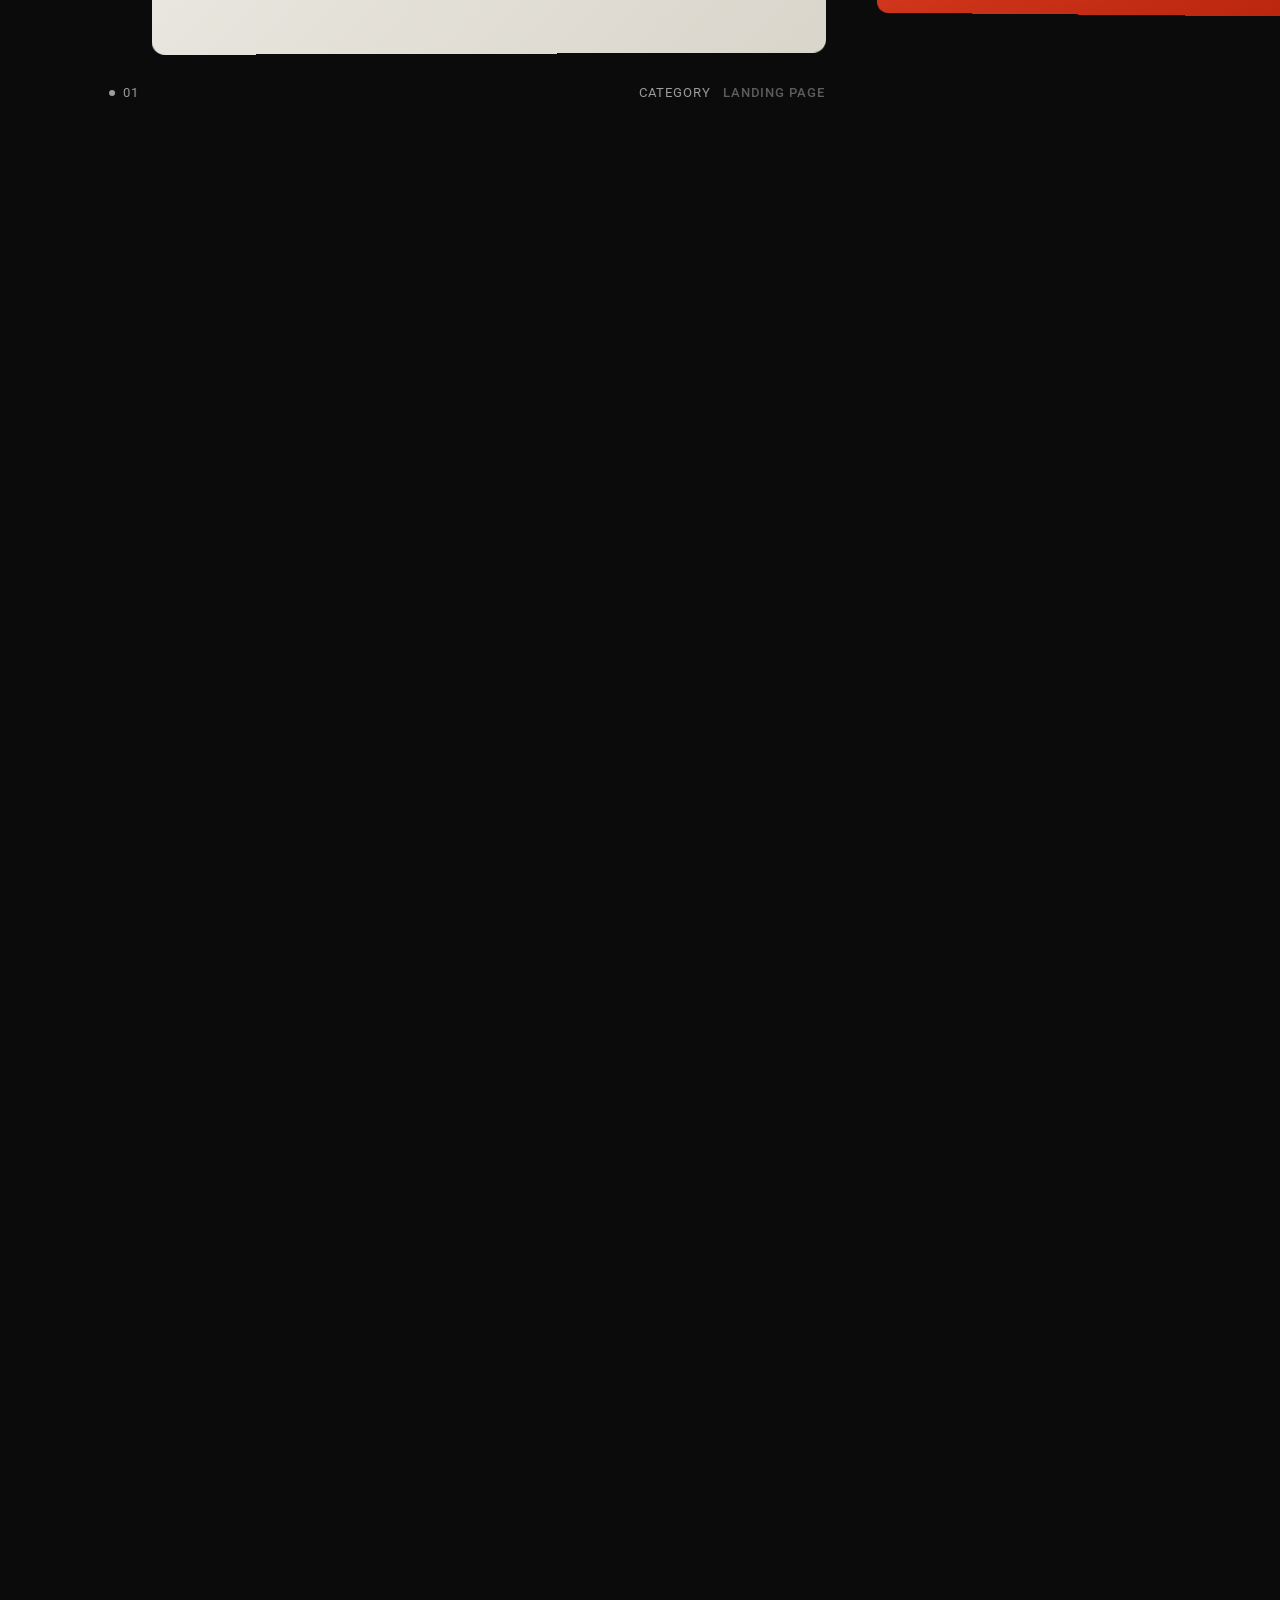
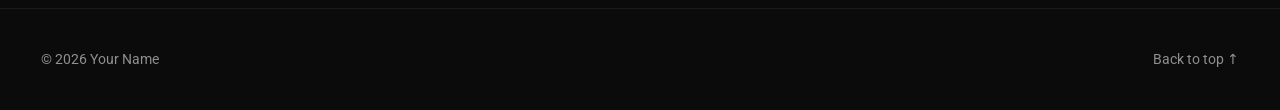
==== commit 3248e612: "Hero: widen the blur ramp slightly Co-Authored-By: Claude Opus 5.5 <noreply@anthropic.com> Claude-Se" ====
--- a/index.html
+++ b/index.html
@@ -8,7 +8,7 @@
   <link rel="preconnect" href="https://fonts.googleapis.com">
   <link rel="preconnect" href="https://fonts.gstatic.com" crossorigin>
   <link href="https://fonts.googleapis.com/css2?family=Roboto:wght@400;500;700&display=swap" rel="stylesheet">
-  <link rel="stylesheet" href="styles.css?v=202611272242">
+  <link rel="stylesheet" href="styles.css?v=202611272357">
 </head>
 <body>
   <!--
@@ -116,6 +116,6 @@
 
   <script src="vendor/gsap.min.js"></script>
   <script src="vendor/ScrollTrigger.min.js"></script>
-  <script src="main.js?v=202611272242"></script>
+  <script src="main.js?v=202611272357"></script>
 </body>
 </html>
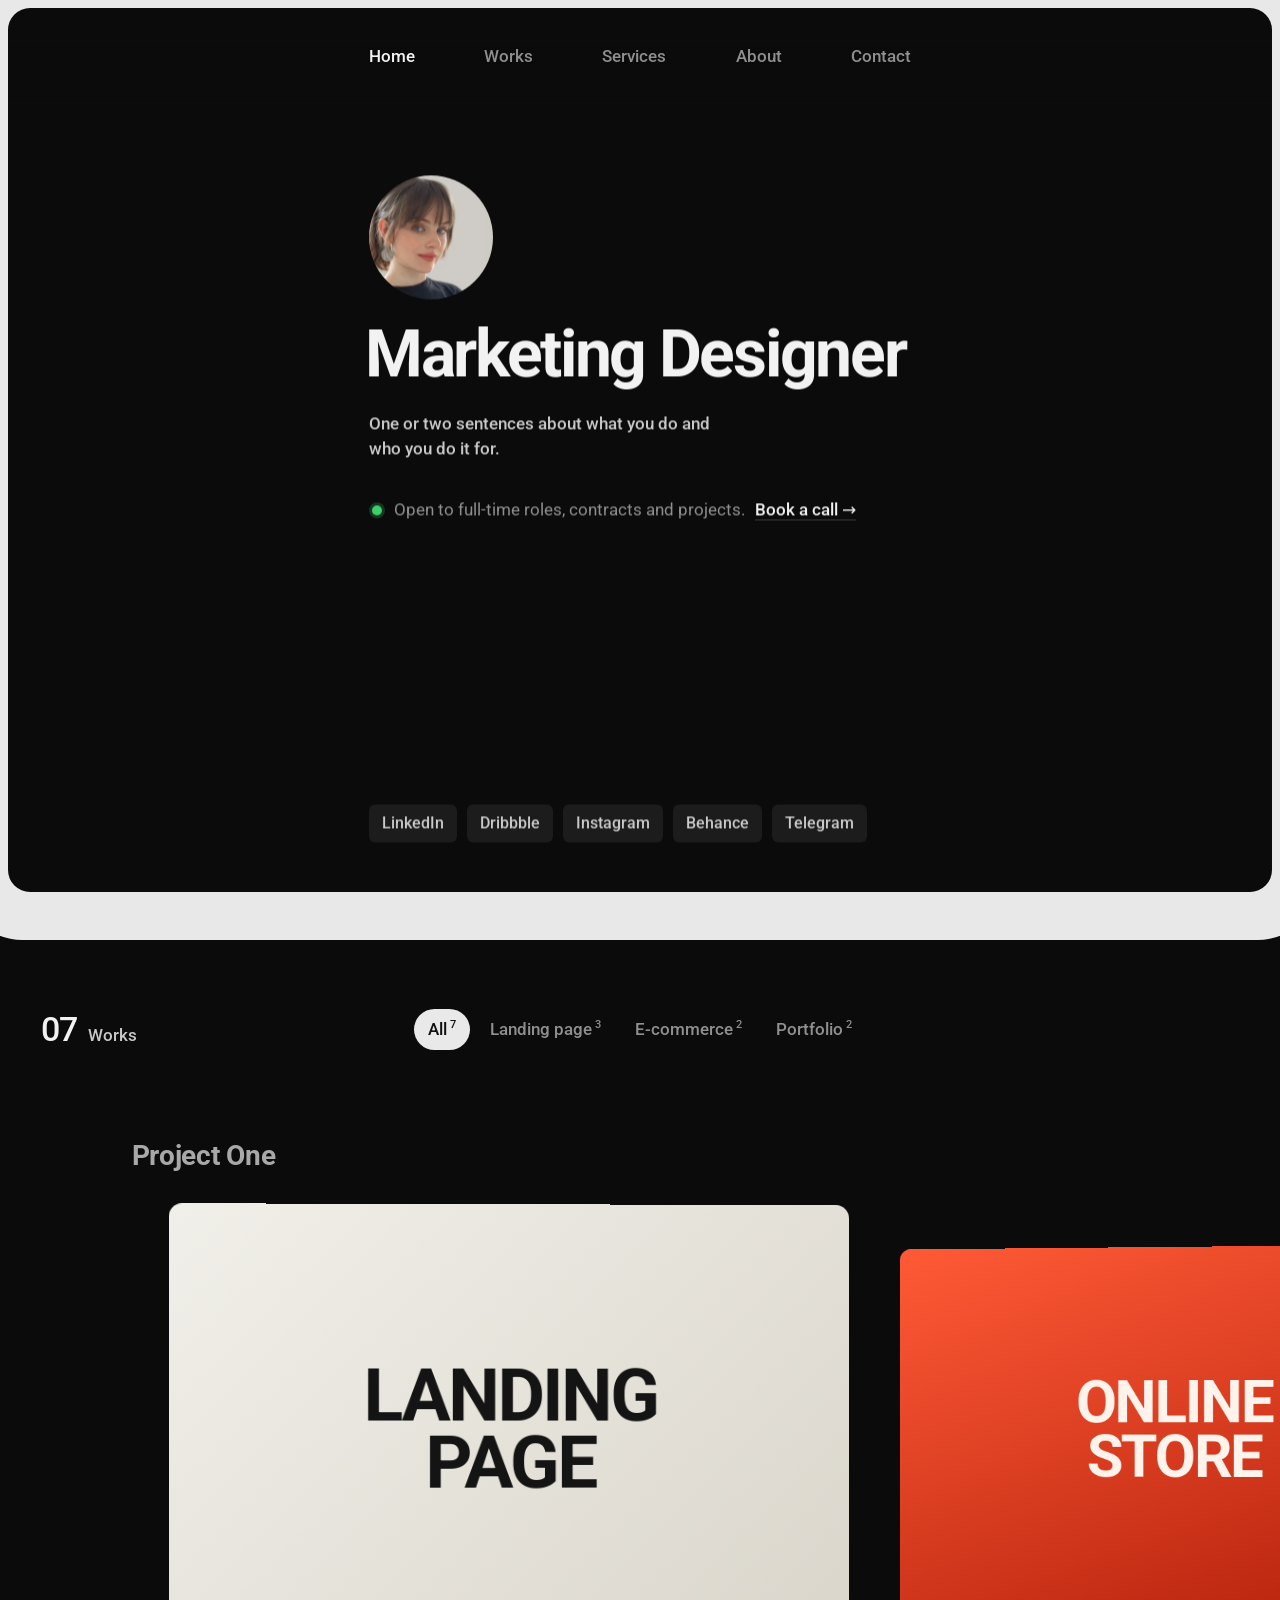
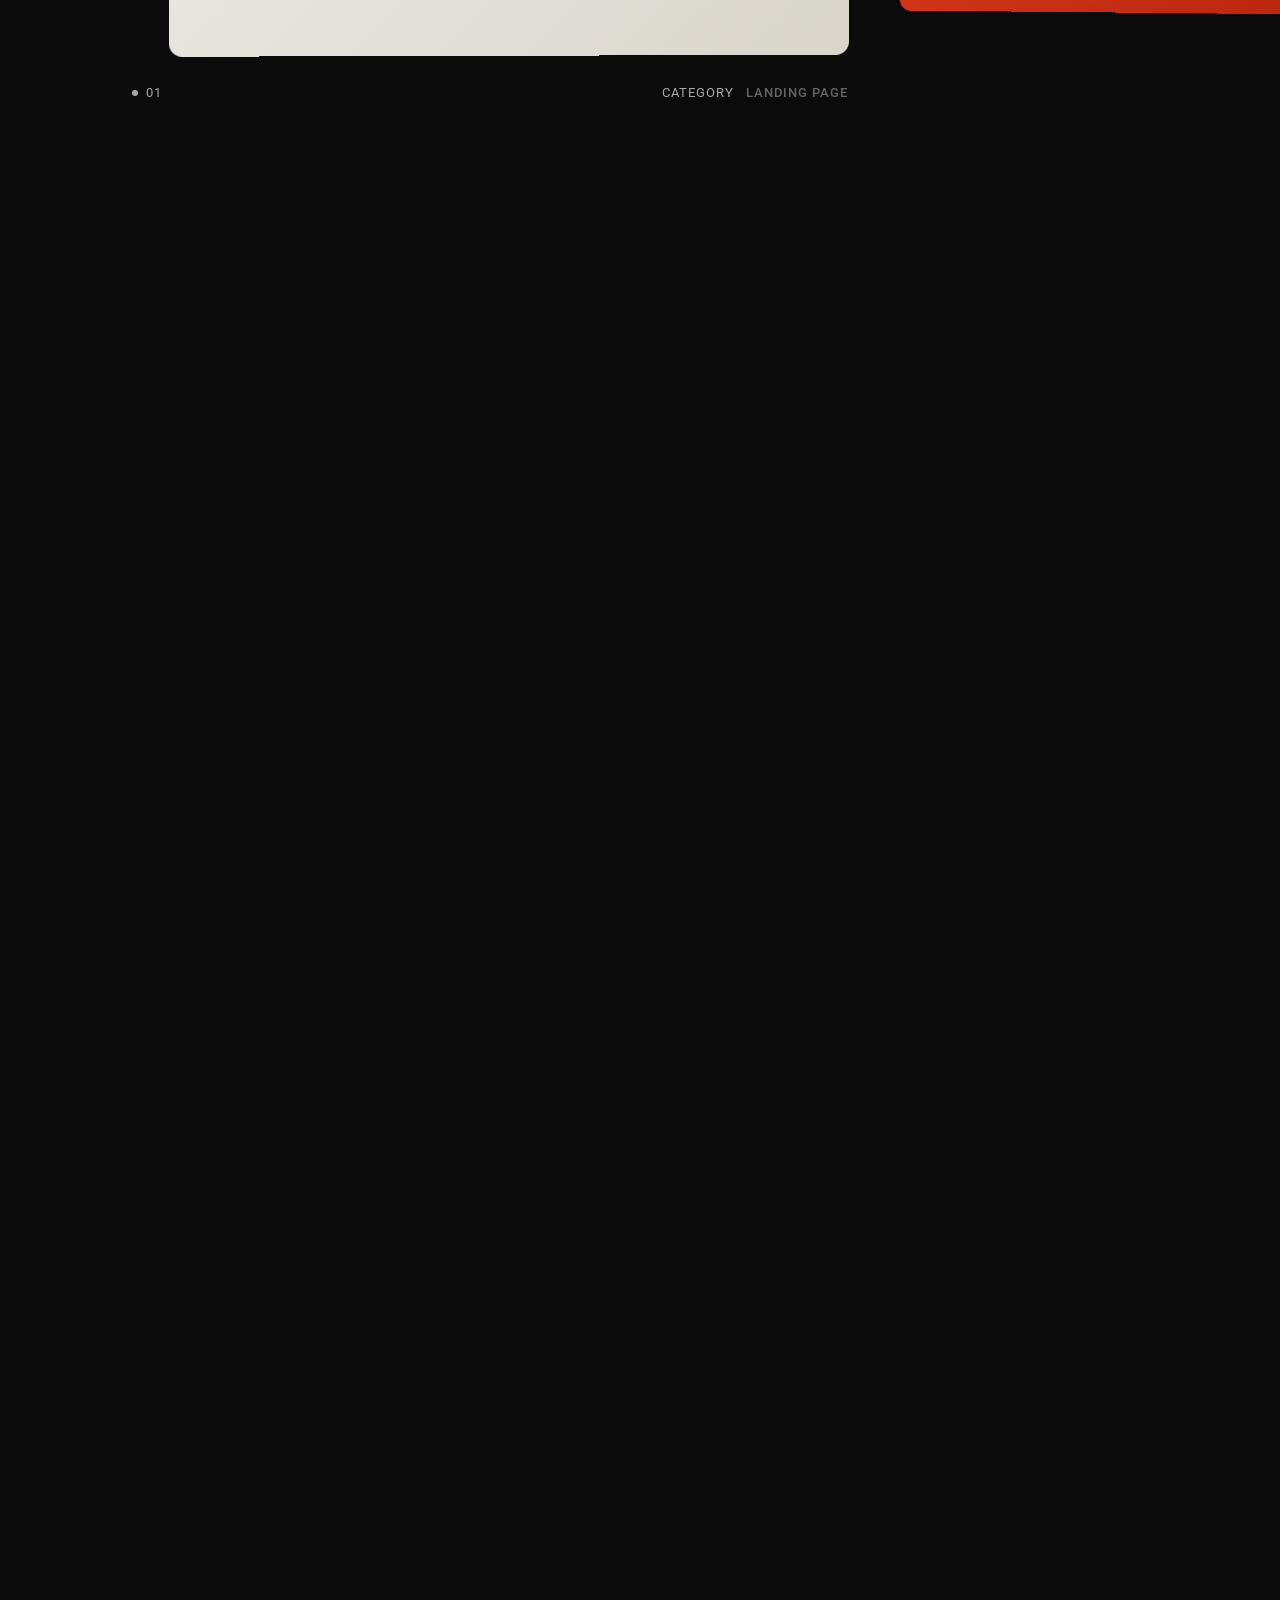
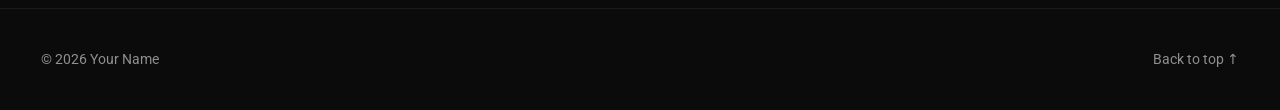
==== commit 0a3a43c4: "Hero: blur zone 5rem longer Co-Authored-By: Claude Opus 5.5 <noreply@anthropic.com> Claude-Session: " ====
--- a/index.html
+++ b/index.html
@@ -8,7 +8,7 @@
   <link rel="preconnect" href="https://fonts.googleapis.com">
   <link rel="preconnect" href="https://fonts.gstatic.com" crossorigin>
   <link href="https://fonts.googleapis.com/css2?family=Roboto:wght@400;500;700&display=swap" rel="stylesheet">
-  <link rel="stylesheet" href="styles.css?v=202611272357">
+  <link rel="stylesheet" href="styles.css?v=202611280000">
 </head>
 <body>
   <!--
@@ -116,6 +116,6 @@
 
   <script src="vendor/gsap.min.js"></script>
   <script src="vendor/ScrollTrigger.min.js"></script>
-  <script src="main.js?v=202611272357"></script>
+  <script src="main.js?v=202611280000"></script>
 </body>
 </html>
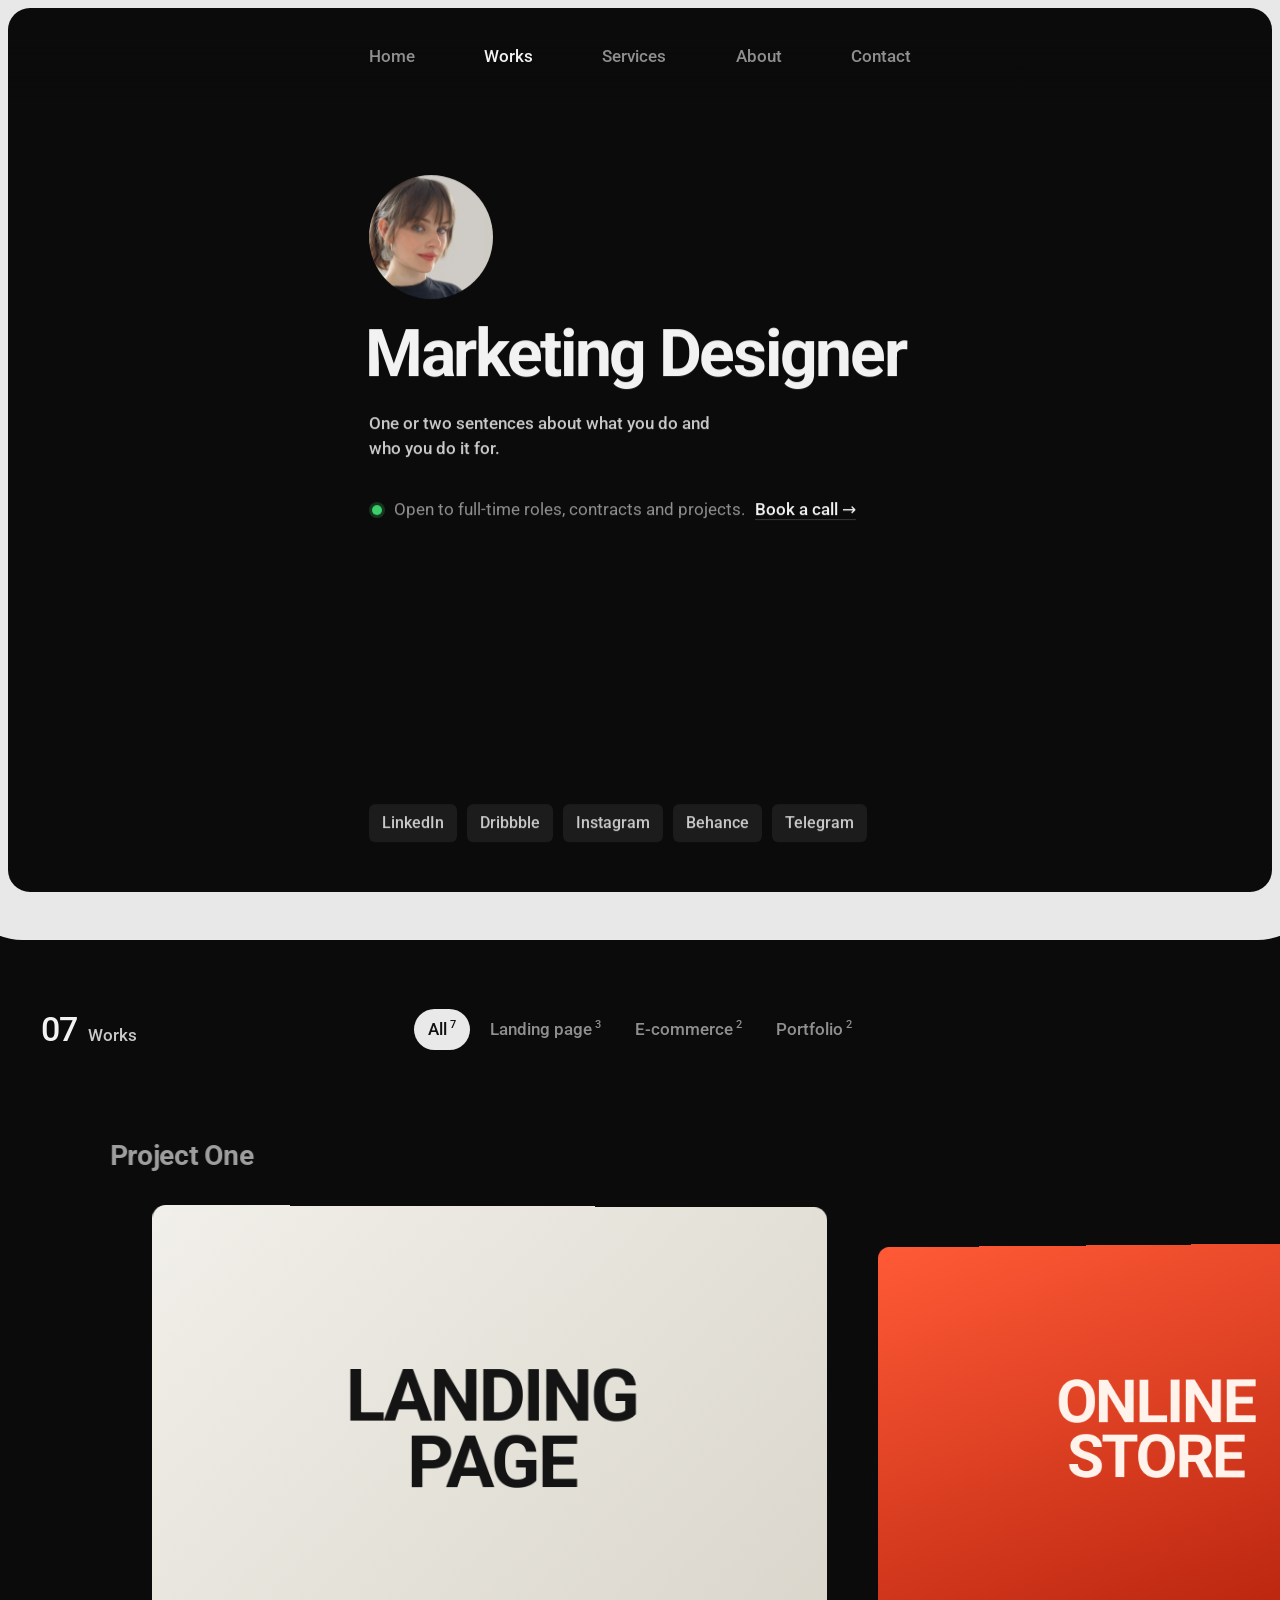
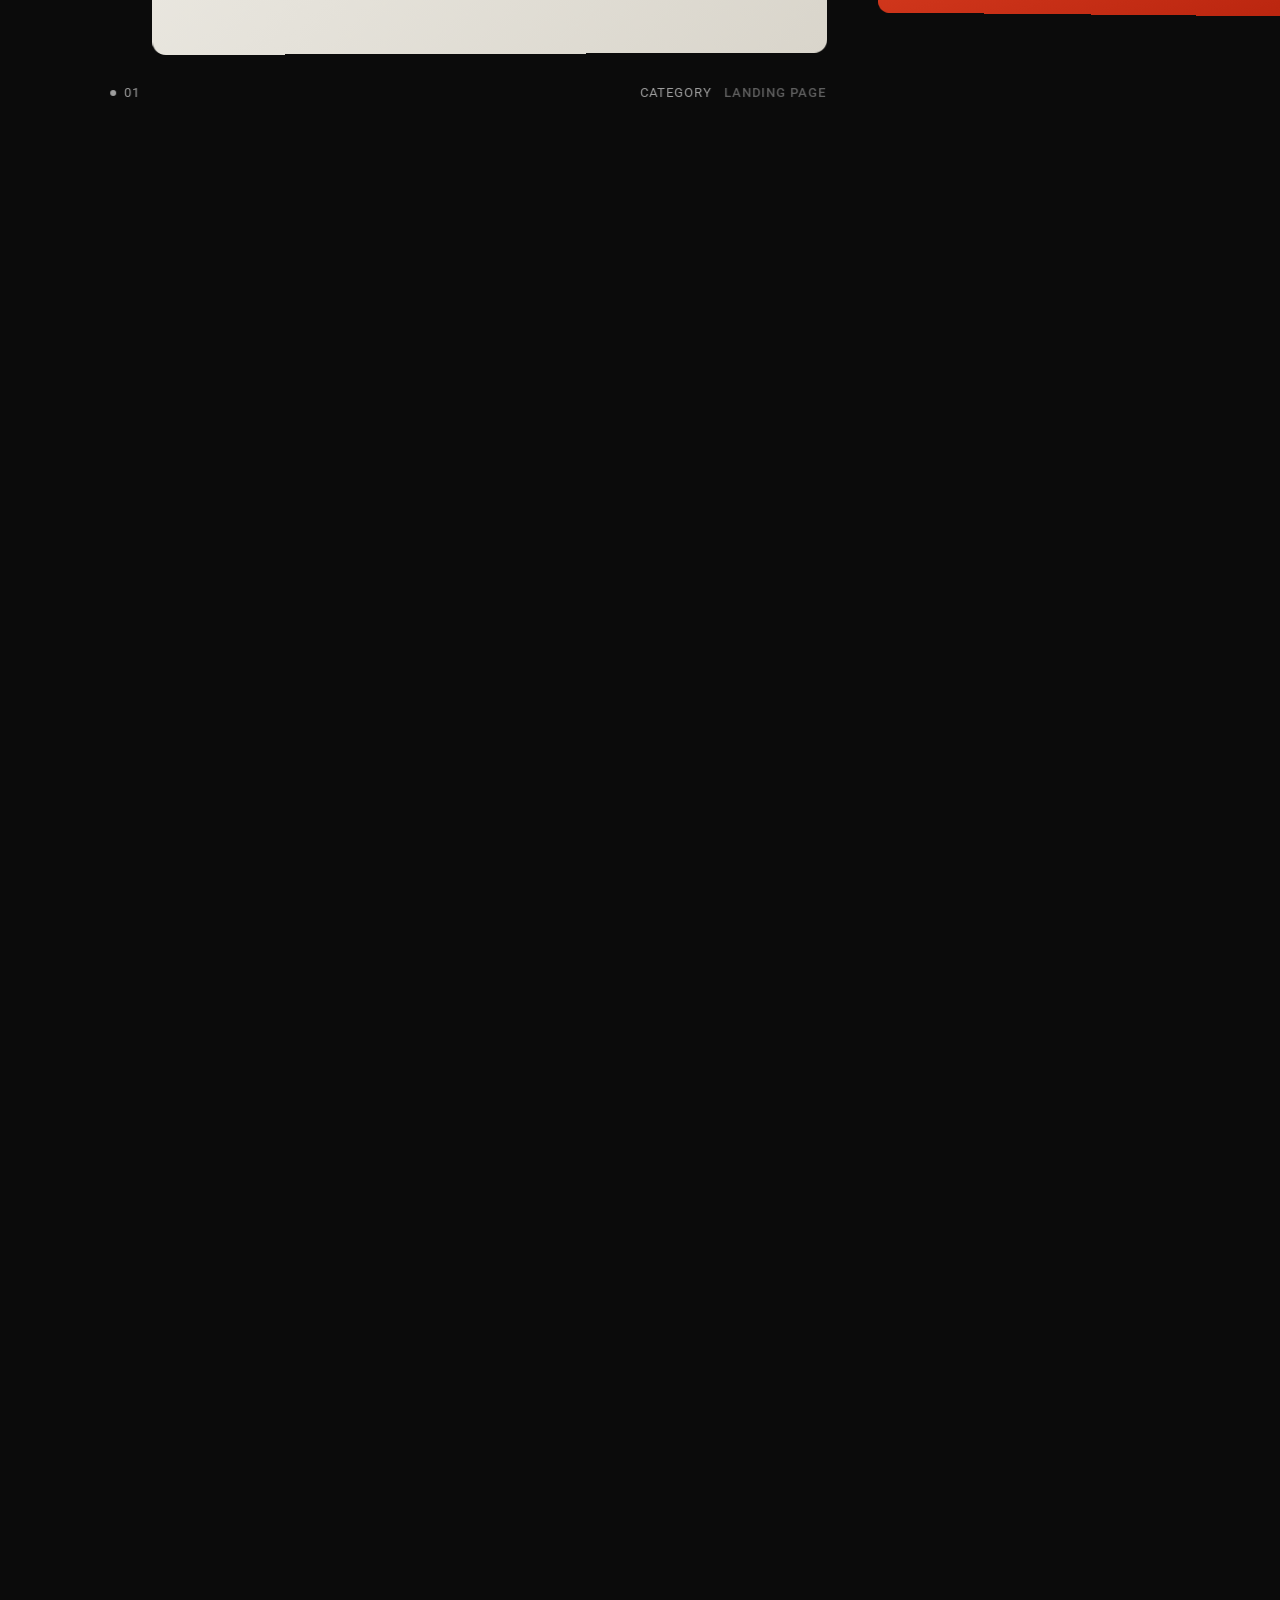
==== commit e7f95288: "Home: remove footer Co-Authored-By: Claude Opus 5.5 <noreply@anthropic.com> Claude-Session: https://" ====
--- a/index.html
+++ b/index.html
@@ -8,7 +8,7 @@
   <link rel="preconnect" href="https://fonts.googleapis.com">
   <link rel="preconnect" href="https://fonts.gstatic.com" crossorigin>
   <link href="https://fonts.googleapis.com/css2?family=Roboto:wght@400;500;700&display=swap" rel="stylesheet">
-  <link rel="stylesheet" href="styles.css?v=202611280000">
+  <link rel="stylesheet" href="styles.css?v=202611281210">
 </head>
 <body>
   <!--
@@ -109,13 +109,9 @@
     </section>
   </main>
 
-  <footer class="footer">
-    <p>© 2026 <span data-placeholder>Your Name</span></p>
-    <a href="#top">Back to top ↑</a>
-  </footer>
 
   <script src="vendor/gsap.min.js"></script>
   <script src="vendor/ScrollTrigger.min.js"></script>
-  <script src="main.js?v=202611280000"></script>
+  <script src="main.js?v=202611281210"></script>
 </body>
 </html>
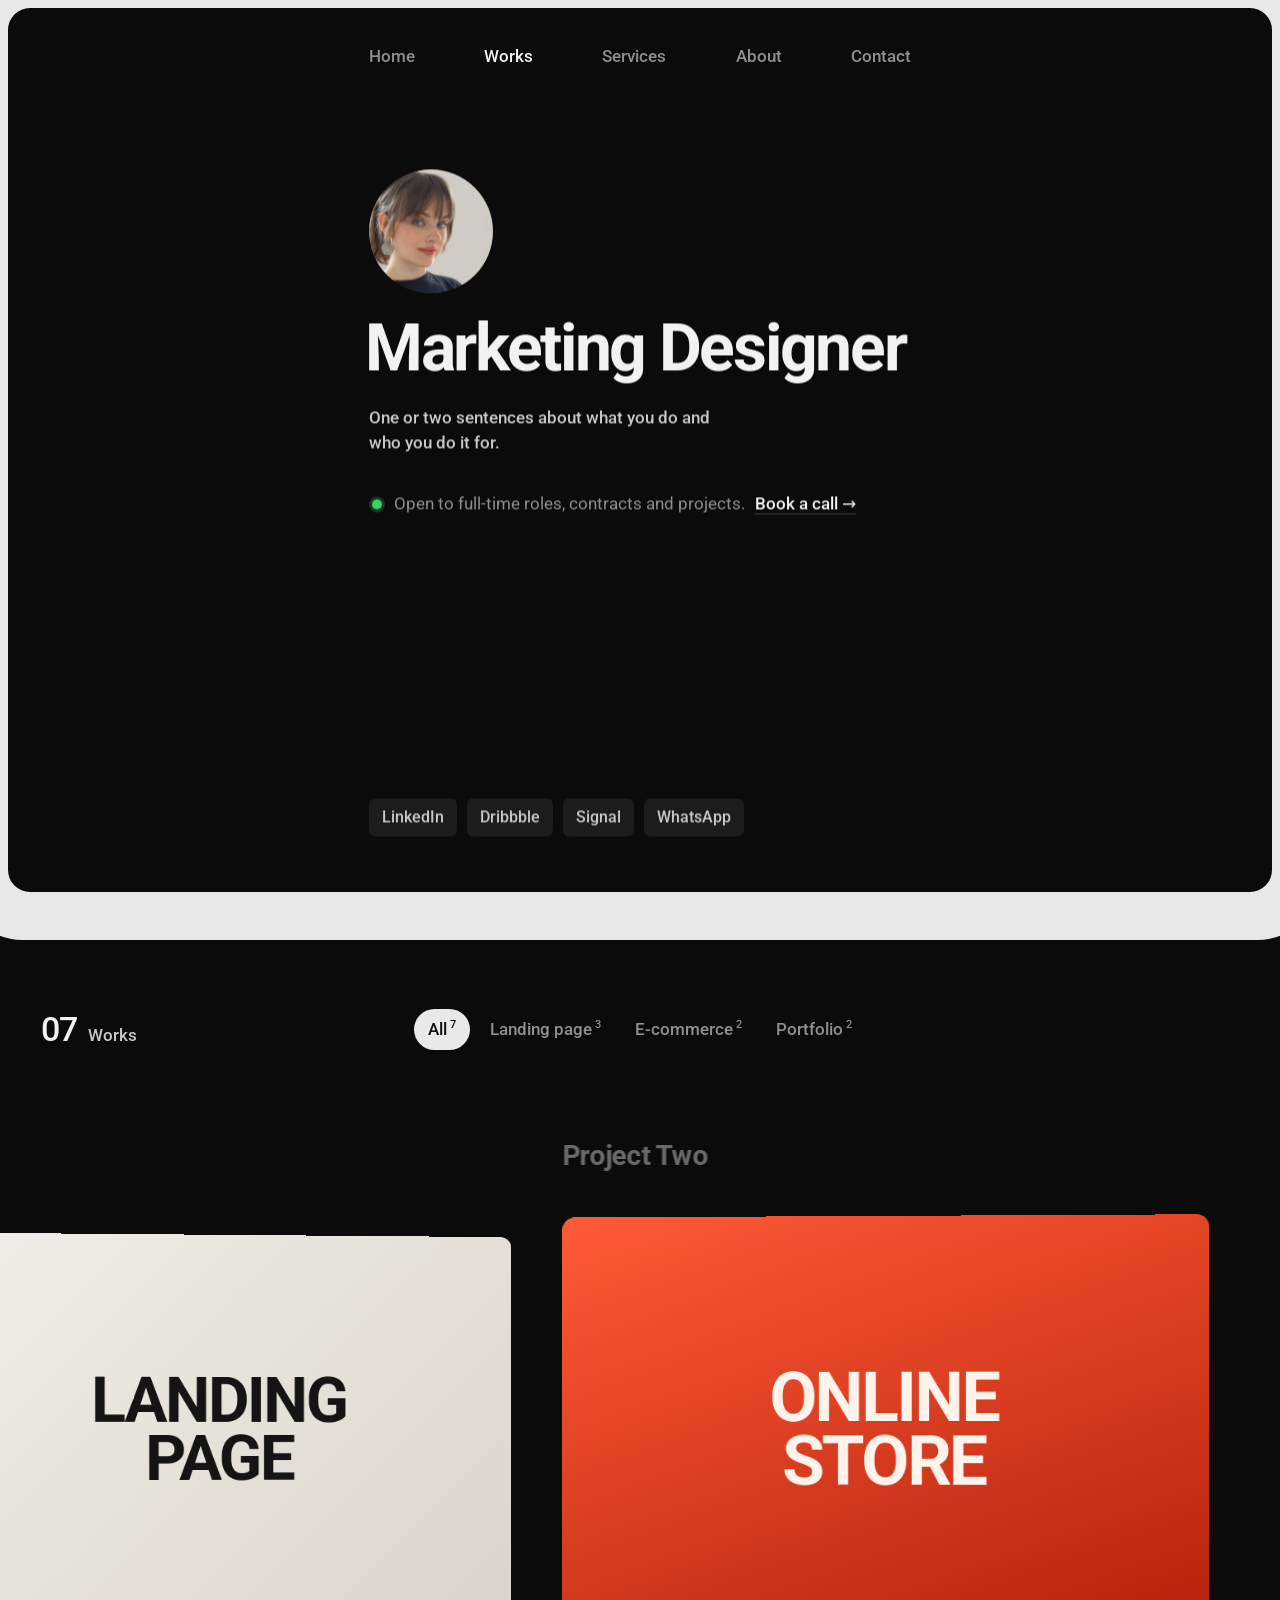
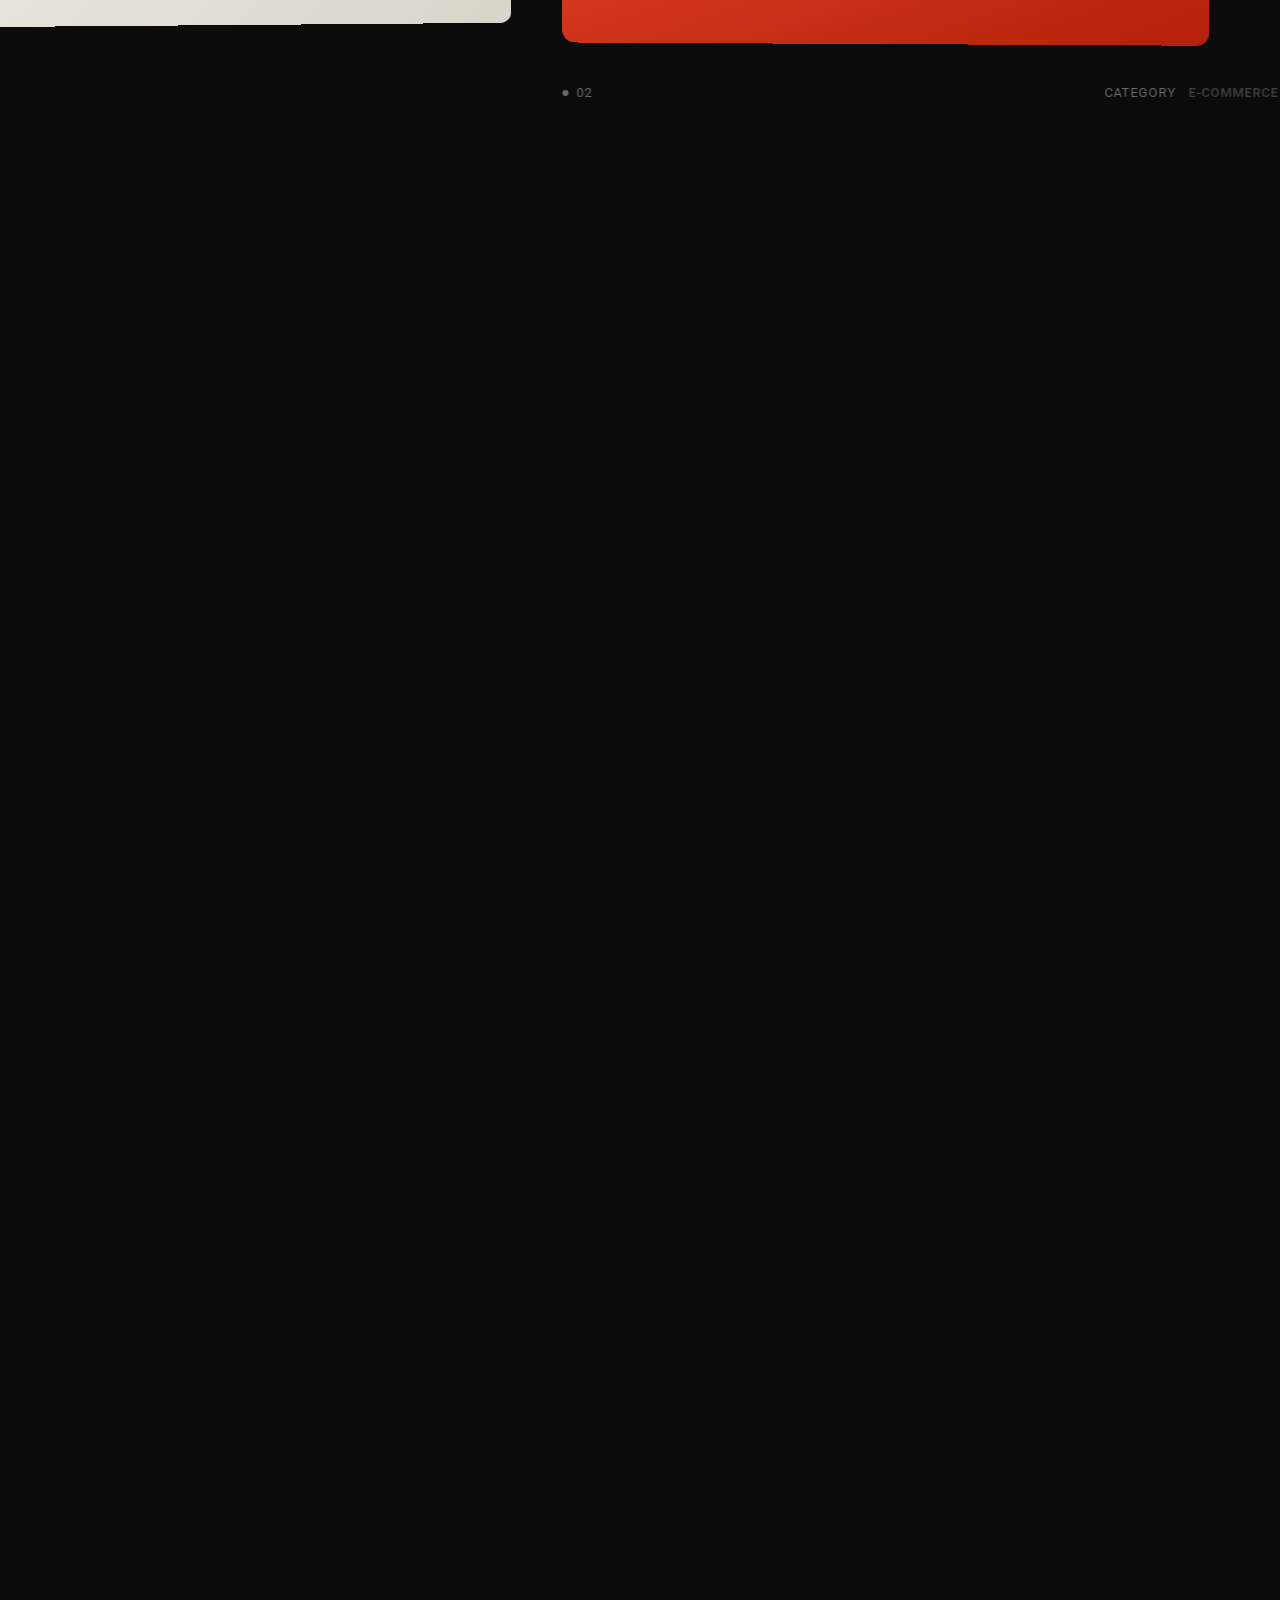
==== commit 4efbe1f5: "Socials: LinkedIn, Dribbble, Signal, WhatsApp Co-Authored-By: Claude Opus 5.5 <noreply@anthropic.com" ====
--- a/index.html
+++ b/index.html
@@ -8,7 +8,7 @@
   <link rel="preconnect" href="https://fonts.googleapis.com">
   <link rel="preconnect" href="https://fonts.gstatic.com" crossorigin>
   <link href="https://fonts.googleapis.com/css2?family=Roboto:wght@400;500;700&display=swap" rel="stylesheet">
-  <link rel="stylesheet" href="styles.css?v=202611281210">
+  <link rel="stylesheet" href="styles.css?v=202611281325">
 </head>
 <body>
   <!--
@@ -48,9 +48,8 @@
         <ul class="socials" data-placeholder>
           <li><a href="#">LinkedIn<svg class="ico" viewBox="0 0 24 24" aria-hidden="true"><path d="M20.447 20.452h-3.554v-5.569c0-1.328-.027-3.037-1.852-3.037-1.853 0-2.136 1.445-2.136 2.939v5.667H9.351V9h3.414v1.561h.046c.477-.9 1.637-1.85 3.37-1.85 3.601 0 4.267 2.37 4.267 5.455v6.286zM5.337 7.433c-1.144 0-2.063-.926-2.063-2.065 0-1.138.92-2.063 2.063-2.063 1.14 0 2.064.925 2.064 2.063 0 1.139-.925 2.065-2.064 2.065zm1.782 13.019H3.555V9h3.564v11.452zM22.225 0H1.771C.792 0 0 .774 0 1.729v20.542C0 23.227.792 24 1.771 24h20.451C23.2 24 24 23.227 24 22.271V1.729C24 .774 23.2 0 22.222 0h.003z"/></svg></a></li>
           <li><a href="#">Dribbble<svg class="ico" viewBox="0 0 24 24" aria-hidden="true"><path d="M12 24C5.385 24 0 18.615 0 12S5.385 0 12 0s12 5.385 12 12-5.385 12-12 12zm10.12-10.358c-.35-.11-3.17-.953-6.384-.438 1.34 3.684 1.887 6.684 1.992 7.308 2.3-1.555 3.936-4.02 4.395-6.87zm-6.115 7.808c-.153-.9-.75-4.032-2.19-7.77l-.066.02c-5.79 2.015-7.86 6.025-8.04 6.4 1.73 1.358 3.92 2.166 6.29 2.166 1.42 0 2.77-.29 4-.814zm-11.62-2.58c.232-.4 3.045-5.055 8.332-6.765.135-.045.27-.084.405-.12-.26-.585-.54-1.167-.832-1.74C7.17 11.775 2.206 11.71 1.756 11.7l-.004.312c0 2.633.998 5.037 2.634 6.855zm-2.42-8.955c.46.008 4.683.026 9.477-1.248-1.698-3.018-3.53-5.558-3.8-5.928-2.868 1.35-5.01 3.99-5.676 7.17zM9.6 2.052c.282.38 2.145 2.914 3.822 6 3.645-1.365 5.19-3.44 5.373-3.702-1.81-1.61-4.19-2.586-6.795-2.586-.825 0-1.63.1-2.4.285zm10.335 3.483c-.218.29-1.935 2.493-5.724 4.04.24.49.47.985.68 1.486.08.18.15.36.22.53 3.41-.43 6.8.26 7.14.33-.02-2.42-.88-4.64-2.31-6.38z"/></svg></a></li>
-          <li><a href="#">Instagram<svg class="ico" viewBox="0 0 24 24" aria-hidden="true"><path d="M12 0C8.74 0 8.333.015 7.053.072 5.775.132 4.905.333 4.14.63c-.789.306-1.459.717-2.126 1.384S.935 3.35.63 4.14C.333 4.905.131 5.775.072 7.053.012 8.333 0 8.74 0 12s.015 3.667.072 4.947c.06 1.277.261 2.148.558 2.913.306.788.717 1.459 1.384 2.126.667.666 1.336 1.079 2.126 1.384.766.296 1.636.499 2.913.558C8.333 23.988 8.74 24 12 24s3.667-.015 4.947-.072c1.277-.06 2.148-.262 2.913-.558.788-.306 1.459-.718 2.126-1.384.666-.667 1.079-1.335 1.384-2.126.296-.765.499-1.636.558-2.913.06-1.28.072-1.687.072-4.947s-.015-3.667-.072-4.947c-.06-1.277-.262-2.149-.558-2.913-.306-.789-.718-1.459-1.384-2.126C21.319 1.347 20.651.935 19.86.63c-.765-.297-1.636-.499-2.913-.558C15.667.012 15.26 0 12 0zm0 2.16c3.203 0 3.585.016 4.85.071 1.17.055 1.805.249 2.227.415.562.217.96.477 1.382.896.419.42.679.819.896 1.381.164.422.36 1.057.413 2.227.057 1.266.07 1.646.07 4.85s-.015 3.585-.074 4.85c-.061 1.17-.256 1.805-.421 2.227-.224.562-.479.96-.899 1.382-.419.419-.824.679-1.38.896-.42.164-1.065.36-2.235.413-1.274.057-1.649.07-4.859.07-3.211 0-3.586-.015-4.859-.074-1.171-.061-1.816-.256-2.236-.421-.569-.224-.96-.479-1.379-.899-.421-.419-.69-.824-.9-1.38-.165-.42-.359-1.065-.42-2.235-.045-1.26-.061-1.649-.061-4.844 0-3.196.016-3.586.061-4.861.061-1.17.255-1.814.42-2.234.21-.57.479-.96.9-1.381.419-.419.81-.689 1.379-.898.42-.166 1.051-.361 2.221-.421 1.275-.045 1.65-.06 4.859-.06l.045.03zm0 3.678c-3.405 0-6.162 2.76-6.162 6.162 0 3.405 2.76 6.162 6.162 6.162 3.405 0 6.162-2.76 6.162-6.162 0-3.405-2.76-6.162-6.162-6.162zM12 16c-2.21 0-4-1.79-4-4s1.79-4 4-4 4 1.79 4 4-1.79 4-4 4zm7.846-10.405c0 .795-.646 1.44-1.44 1.44-.795 0-1.44-.646-1.44-1.44 0-.794.646-1.439 1.44-1.439.793-.001 1.44.645 1.44 1.439z"/></svg></a></li>
-          <li><a href="#">Behance<svg class="ico" viewBox="0 0 24 24" aria-hidden="true"><path d="M16.969 16.927a2.561 2.561 0 0 0 1.901.677 2.501 2.501 0 0 0 1.531-.475c.362-.235.636-.584.779-.99h2.585a5.091 5.091 0 0 1-1.9 2.896 5.292 5.292 0 0 1-3.091.88 5.839 5.839 0 0 1-2.284-.433 4.871 4.871 0 0 1-1.723-1.211 5.657 5.657 0 0 1-1.08-1.874 7.057 7.057 0 0 1-.383-2.393c-.005-.8.129-1.595.396-2.349a5.313 5.313 0 0 1 5.088-3.604 4.87 4.87 0 0 1 2.376.563c.661.362 1.231.87 1.668 1.485a6.2 6.2 0 0 1 .943 2.133c.194.821.263 1.666.205 2.508h-7.699c-.063.79.184 1.574.688 2.187ZM6.947 4.084a8.065 8.065 0 0 1 1.928.198 4.29 4.29 0 0 1 1.49.638c.418.303.748.711.958 1.182.241.579.357 1.203.341 1.83a3.506 3.506 0 0 1-.506 1.961 3.726 3.726 0 0 1-1.503 1.287 3.588 3.588 0 0 1 2.027 1.437c.464.747.697 1.615.67 2.494a4.593 4.593 0 0 1-.423 2.032 3.945 3.945 0 0 1-1.163 1.413 5.114 5.114 0 0 1-1.683.807 7.135 7.135 0 0 1-1.928.259H0V4.084h6.947Zm-.235 12.9c.308.004.616-.029.916-.099a2.18 2.18 0 0 0 .766-.332c.228-.158.411-.371.534-.619.142-.317.208-.663.191-1.009a2.08 2.08 0 0 0-.642-1.715 2.618 2.618 0 0 0-1.696-.505h-3.54v4.279h3.471Zm13.635-5.967a2.13 2.13 0 0 0-1.654-.619 2.336 2.336 0 0 0-1.163.259 2.474 2.474 0 0 0-.738.62 2.359 2.359 0 0 0-.396.792c-.074.239-.12.485-.137.734h4.769a3.239 3.239 0 0 0-.679-1.785l-.002-.001Zm-13.813-.648a2.254 2.254 0 0 0 1.423-.433c.399-.355.607-.88.56-1.413a1.916 1.916 0 0 0-.178-.891 1.298 1.298 0 0 0-.495-.533 1.851 1.851 0 0 0-.711-.274 3.966 3.966 0 0 0-.835-.073H3.241v3.631h3.293v-.014ZM21.62 5.122h-5.976v1.527h5.976V5.122Z"/></svg></a></li>
-          <li><a href="#">Telegram<svg class="ico" viewBox="0 0 24 24" aria-hidden="true"><path d="M11.944 0A12 12 0 0 0 0 12a12 12 0 0 0 12 12 12 12 0 0 0 12-12A12 12 0 0 0 12 0a12 12 0 0 0-.056 0zm4.962 7.224c.1-.002.321.023.465.14a.506.506 0 0 1 .171.325c.016.093.036.306.02.472-.18 1.898-.962 6.502-1.36 8.627-.168.9-.499 1.201-.82 1.23-.696.065-1.225-.46-1.9-.902-1.056-.693-1.653-1.124-2.678-1.8-1.185-.78-.417-1.21.258-1.91.177-.184 3.247-2.977 3.307-3.23.007-.032.014-.15-.056-.212s-.174-.041-.249-.024c-.106.024-1.793 1.14-5.061 3.345-.48.33-.913.49-1.302.48-.428-.008-1.252-.241-1.865-.44-.752-.245-1.349-.374-1.297-.789.027-.216.325-.437.893-.663 3.498-1.524 5.83-2.529 6.998-3.014 3.332-1.386 4.025-1.627 4.476-1.635z"/></svg></a></li>
+          <li><a href="#" data-placeholder>Signal<svg class="ico" viewBox="0 0 24 24" aria-hidden="true"><path d="m9.12.35.27 1.09a10.845 10.845 0 0 0-3.015 1.248l-.578-.964A11.955 11.955 0 0 1 9.12.35zm5.76 0-.27 1.09a10.845 10.845 0 0 1 3.015 1.248l.581-.964A11.955 11.955 0 0 0 14.88.35zM1.725 5.797A11.955 11.955 0 0 0 .351 9.119l1.09.27A10.845 10.845 0 0 1 2.69 6.374zm-.6 6.202a10.856 10.856 0 0 1 .122-1.63l-1.112-.168a12.043 12.043 0 0 0 0 3.596l1.112-.169A10.856 10.856 0 0 1 1.125 12zm17.078 10.275-.578-.964a10.845 10.845 0 0 1-3.011 1.247l.27 1.091a11.955 11.955 0 0 0 3.319-1.374zM22.875 12a10.856 10.856 0 0 1-.122 1.63l1.112.168a12.043 12.043 0 0 0 0-3.596l-1.112.169a10.856 10.856 0 0 1 .122 1.63zm.774 2.88-1.09-.27a10.845 10.845 0 0 1-1.248 3.015l.964.581a11.955 11.955 0 0 0 1.374-3.326zm-10.02 7.875a10.952 10.952 0 0 1-3.258 0l-.17 1.112a12.043 12.043 0 0 0 3.597 0zm7.125-4.303a10.914 10.914 0 0 1-2.304 2.302l.668.906a12.019 12.019 0 0 0 2.542-2.535zM18.45 3.245a10.914 10.914 0 0 1 2.304 2.304l.906-.675a12.019 12.019 0 0 0-2.535-2.535zM3.246 5.549A10.914 10.914 0 0 1 5.55 3.245l-.675-.906A12.019 12.019 0 0 0 2.34 4.874zm19.029.248-.964.577a10.845 10.845 0 0 1 1.247 3.011l1.091-.27a11.955 11.955 0 0 0-1.374-3.318zM10.371 1.246a10.952 10.952 0 0 1 3.258 0L13.8.134a12.043 12.043 0 0 0-3.597 0zM3.823 21.957 1.5 22.5l.542-2.323-1.095-.257-.542 2.323a1.125 1.125 0 0 0 1.352 1.352l2.321-.532zm-2.642-3.041 1.095.255.375-1.61a10.828 10.828 0 0 1-1.21-2.952l-1.09.27a11.91 11.91 0 0 0 1.106 2.852zm5.25 2.437-1.61.375.255 1.095 1.185-.275a11.91 11.91 0 0 0 2.851 1.106l.27-1.091a10.828 10.828 0 0 1-2.943-1.217zM12 2.25a9.75 9.75 0 0 0-8.25 14.938l-.938 4 4-.938A9.75 9.75 0 1 0 12 2.25z"/></svg></a></li>
+          <li><a href="#" data-placeholder>WhatsApp<svg class="ico" viewBox="0 0 24 24" aria-hidden="true"><path d="M17.472 14.382c-.297-.149-1.758-.867-2.03-.967-.273-.099-.471-.148-.67.15-.197.297-.767.966-.94 1.164-.173.199-.347.223-.644.075-.297-.15-1.255-.463-2.39-1.475-.883-.788-1.48-1.761-1.653-2.059-.173-.297-.018-.458.13-.606.134-.133.298-.347.446-.52.149-.174.198-.298.298-.497.099-.198.05-.371-.025-.52-.075-.149-.669-1.612-.916-2.207-.242-.579-.487-.5-.669-.51-.173-.008-.371-.01-.57-.01-.198 0-.52.074-.792.372-.272.297-1.04 1.016-1.04 2.479 0 1.462 1.065 2.875 1.213 3.074.149.198 2.096 3.2 5.077 4.487.709.306 1.262.489 1.694.625.712.227 1.36.195 1.871.118.571-.085 1.758-.719 2.006-1.413.248-.694.248-1.289.173-1.413-.074-.124-.272-.198-.57-.347m-5.421 7.403h-.004a9.87 9.87 0 01-5.031-1.378l-.361-.214-3.741.982.998-3.648-.235-.374a9.86 9.86 0 01-1.51-5.26c.001-5.45 4.436-9.884 9.888-9.884 2.64 0 5.122 1.03 6.988 2.898a9.825 9.825 0 012.893 6.994c-.003 5.45-4.437 9.884-9.885 9.884m8.413-18.297A11.815 11.815 0 0012.05 0C5.495 0 .16 5.335.157 11.892c0 2.096.547 4.142 1.588 5.945L.057 24l6.305-1.654a11.882 11.882 0 005.683 1.448h.005c6.554 0 11.89-5.335 11.893-11.893a11.821 11.821 0 00-3.48-8.413Z"/></svg></a></li>
         </ul>
       </div>
     </section>
@@ -112,6 +111,6 @@
 
   <script src="vendor/gsap.min.js"></script>
   <script src="vendor/ScrollTrigger.min.js"></script>
-  <script src="main.js?v=202611281210"></script>
+  <script src="main.js?v=202611281325"></script>
 </body>
 </html>
--- a/styles.css
+++ b/styles.css
@@ -629,6 +629,9 @@
   z-index: 100;
 }
 html { background: var(--frame-color); }
+/* No rubber-band bounce at the page ends: the bounce shifted the page under the
+   pinned works carousel and made it jump when scrolling to the last card. */
+html, body { overscroll-behavior-y: none; }
 .topbar { padding-top: calc(36px + var(--frame)); }
 @media (max-width: 640px) {
   :root { --frame: 5px; --frame-r: 16px; }
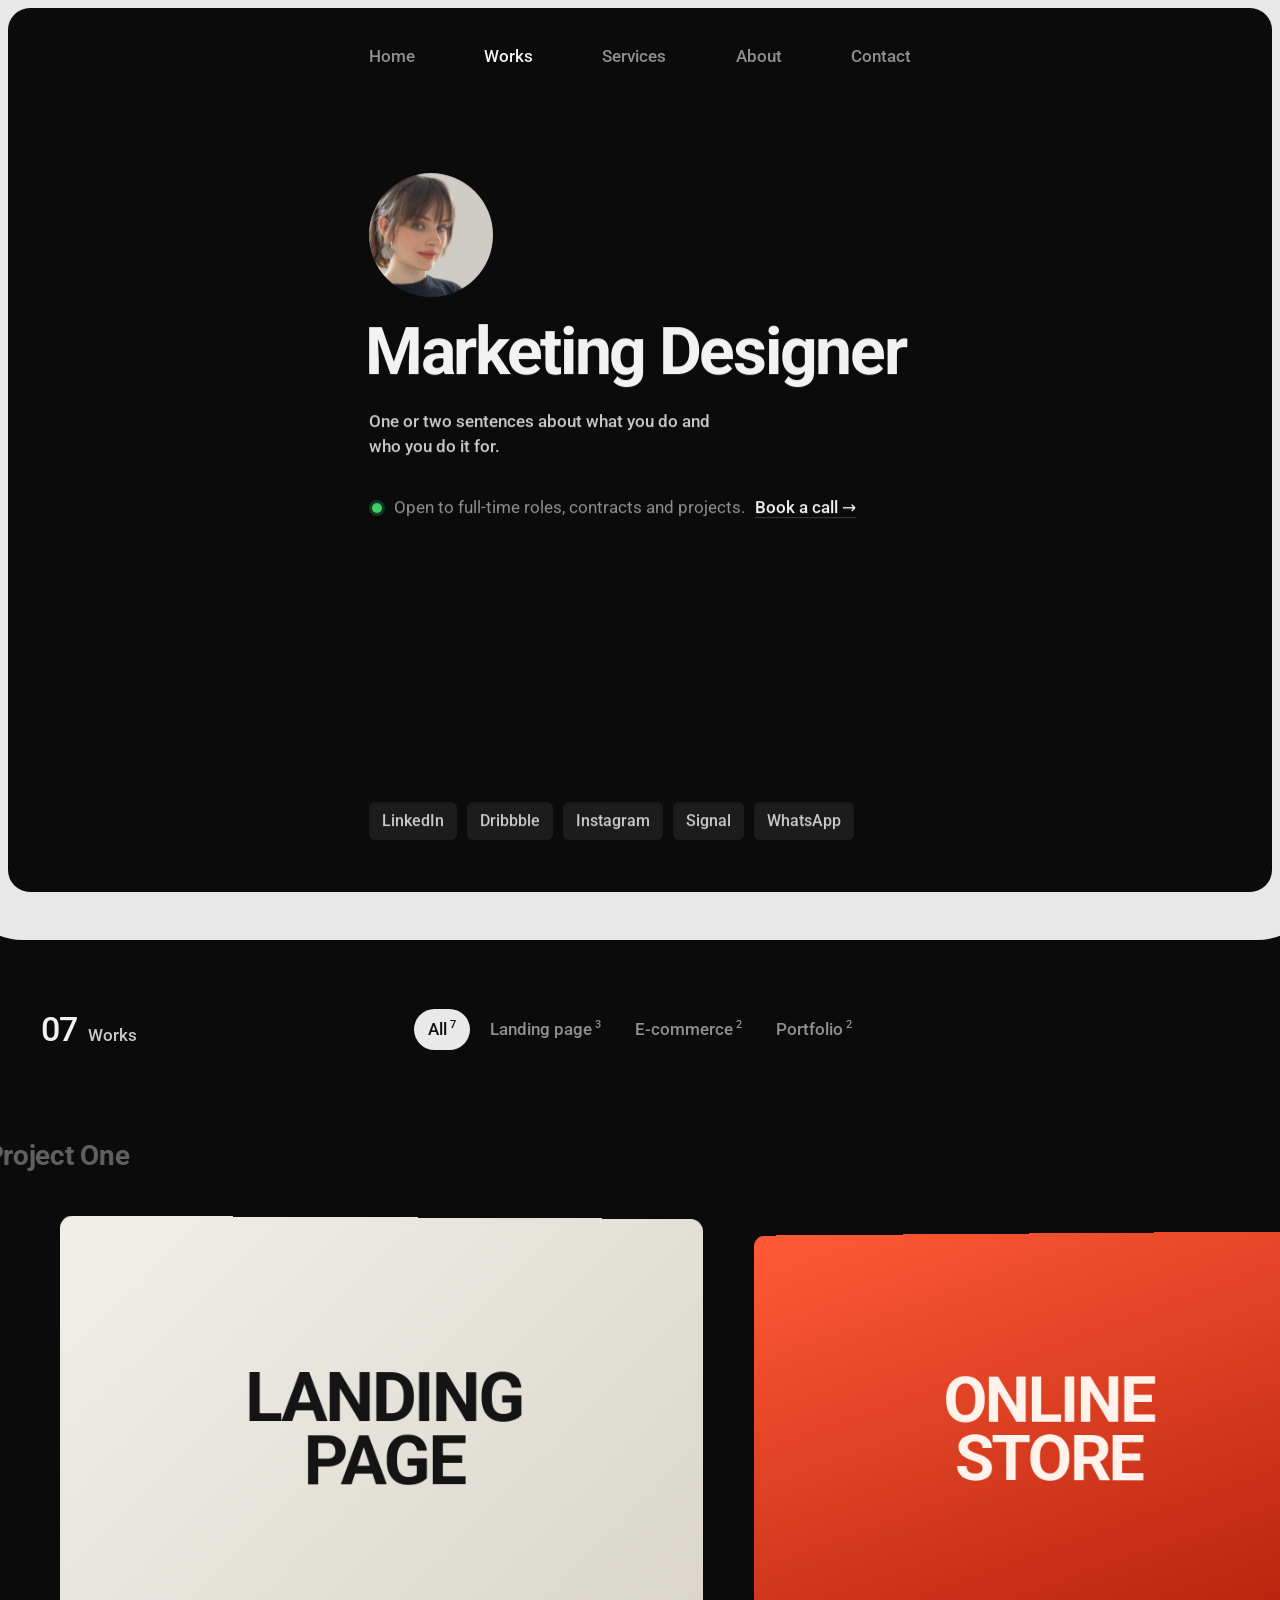
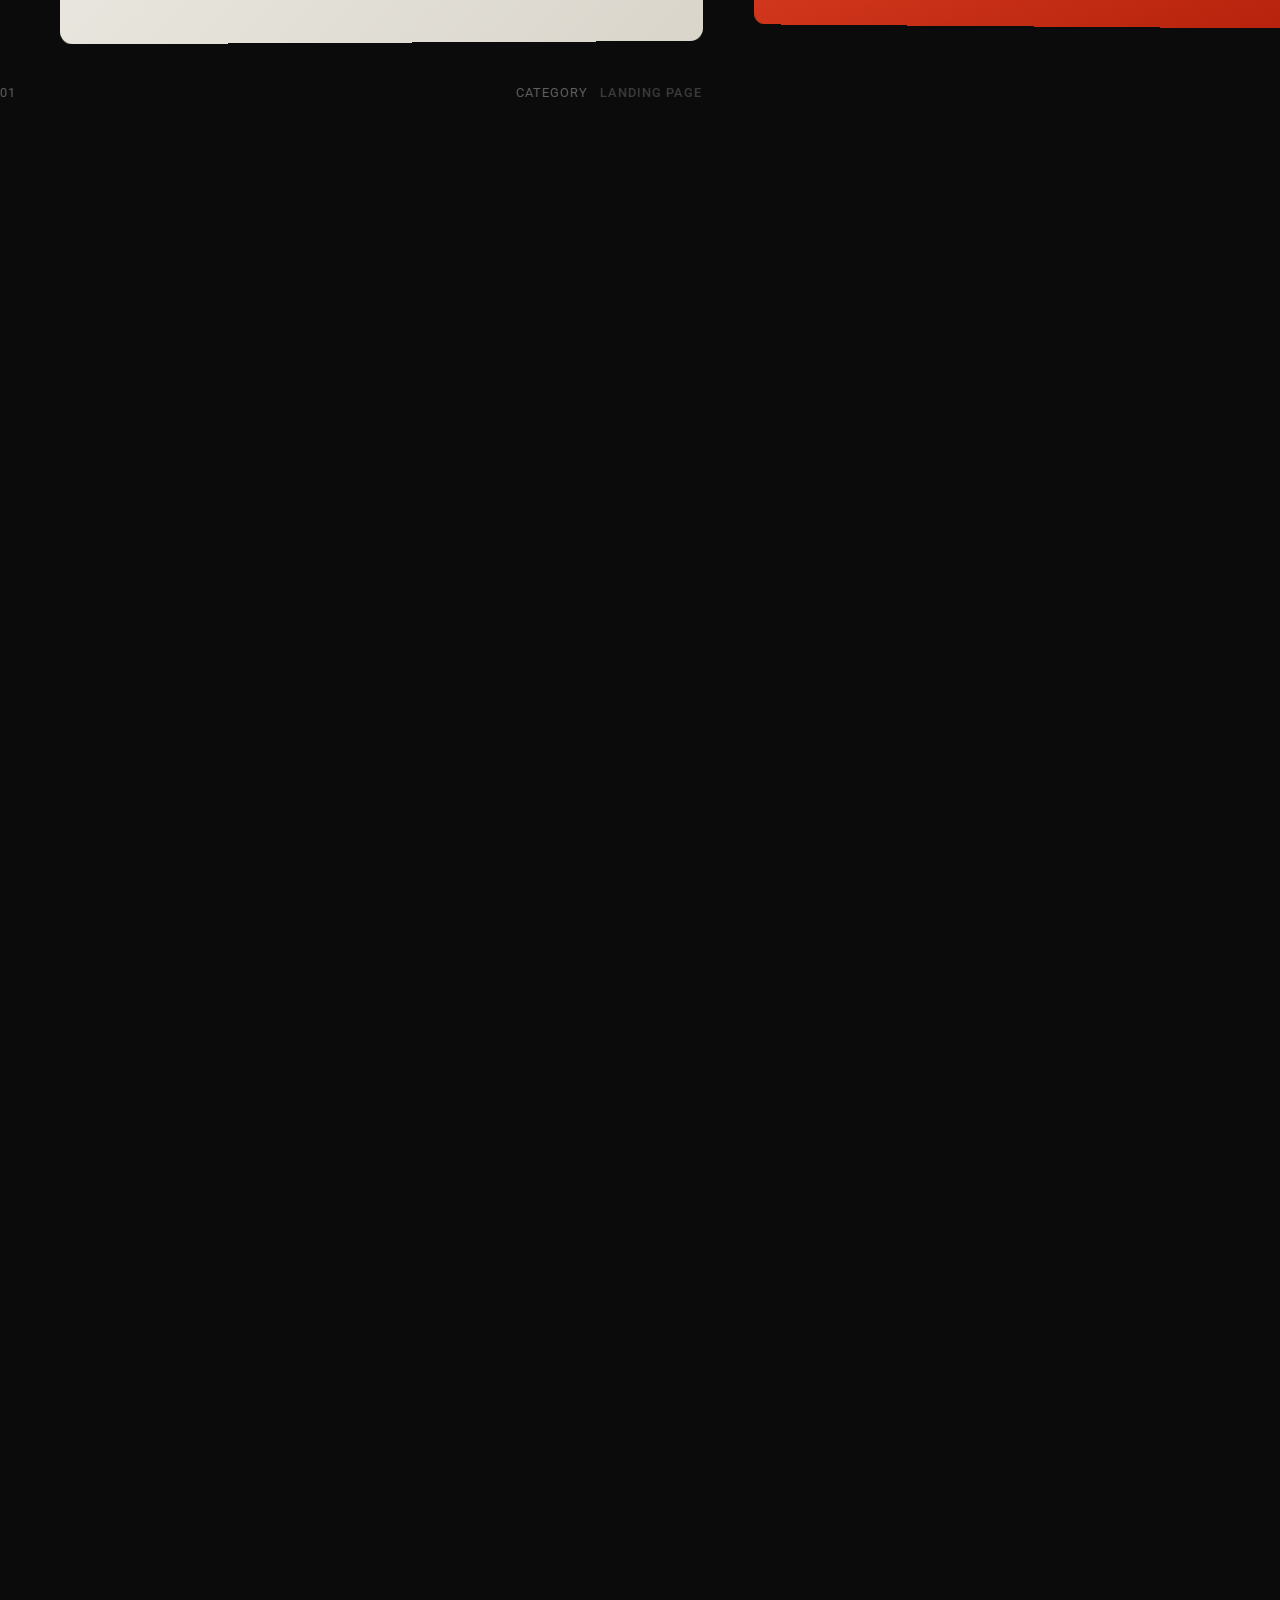
==== commit 9317681e: "Socials: add Instagram back Co-Authored-By: Claude Opus 5.5 <noreply@anthropic.com> Claude-Session: " ====
--- a/index.html
+++ b/index.html
@@ -8,7 +8,7 @@
   <link rel="preconnect" href="https://fonts.googleapis.com">
   <link rel="preconnect" href="https://fonts.gstatic.com" crossorigin>
   <link href="https://fonts.googleapis.com/css2?family=Roboto:wght@400;500;700&display=swap" rel="stylesheet">
-  <link rel="stylesheet" href="styles.css?v=202611281325">
+  <link rel="stylesheet" href="styles.css?v=202611281339">
 </head>
 <body>
   <!--
@@ -48,6 +48,7 @@
         <ul class="socials" data-placeholder>
           <li><a href="#">LinkedIn<svg class="ico" viewBox="0 0 24 24" aria-hidden="true"><path d="M20.447 20.452h-3.554v-5.569c0-1.328-.027-3.037-1.852-3.037-1.853 0-2.136 1.445-2.136 2.939v5.667H9.351V9h3.414v1.561h.046c.477-.9 1.637-1.85 3.37-1.85 3.601 0 4.267 2.37 4.267 5.455v6.286zM5.337 7.433c-1.144 0-2.063-.926-2.063-2.065 0-1.138.92-2.063 2.063-2.063 1.14 0 2.064.925 2.064 2.063 0 1.139-.925 2.065-2.064 2.065zm1.782 13.019H3.555V9h3.564v11.452zM22.225 0H1.771C.792 0 0 .774 0 1.729v20.542C0 23.227.792 24 1.771 24h20.451C23.2 24 24 23.227 24 22.271V1.729C24 .774 23.2 0 22.222 0h.003z"/></svg></a></li>
           <li><a href="#">Dribbble<svg class="ico" viewBox="0 0 24 24" aria-hidden="true"><path d="M12 24C5.385 24 0 18.615 0 12S5.385 0 12 0s12 5.385 12 12-5.385 12-12 12zm10.12-10.358c-.35-.11-3.17-.953-6.384-.438 1.34 3.684 1.887 6.684 1.992 7.308 2.3-1.555 3.936-4.02 4.395-6.87zm-6.115 7.808c-.153-.9-.75-4.032-2.19-7.77l-.066.02c-5.79 2.015-7.86 6.025-8.04 6.4 1.73 1.358 3.92 2.166 6.29 2.166 1.42 0 2.77-.29 4-.814zm-11.62-2.58c.232-.4 3.045-5.055 8.332-6.765.135-.045.27-.084.405-.12-.26-.585-.54-1.167-.832-1.74C7.17 11.775 2.206 11.71 1.756 11.7l-.004.312c0 2.633.998 5.037 2.634 6.855zm-2.42-8.955c.46.008 4.683.026 9.477-1.248-1.698-3.018-3.53-5.558-3.8-5.928-2.868 1.35-5.01 3.99-5.676 7.17zM9.6 2.052c.282.38 2.145 2.914 3.822 6 3.645-1.365 5.19-3.44 5.373-3.702-1.81-1.61-4.19-2.586-6.795-2.586-.825 0-1.63.1-2.4.285zm10.335 3.483c-.218.29-1.935 2.493-5.724 4.04.24.49.47.985.68 1.486.08.18.15.36.22.53 3.41-.43 6.8.26 7.14.33-.02-2.42-.88-4.64-2.31-6.38z"/></svg></a></li>
+          <li><a href="#" data-placeholder>Instagram<svg class="ico" viewBox="0 0 24 24" aria-hidden="true"><path d="M12 0C8.74 0 8.333.015 7.053.072 5.775.132 4.905.333 4.14.63c-.789.306-1.459.717-2.126 1.384S.935 3.35.63 4.14C.333 4.905.131 5.775.072 7.053.012 8.333 0 8.74 0 12s.015 3.667.072 4.947c.06 1.277.261 2.148.558 2.913.306.788.717 1.459 1.384 2.126.667.666 1.336 1.079 2.126 1.384.766.296 1.636.499 2.913.558C8.333 23.988 8.74 24 12 24s3.667-.015 4.947-.072c1.277-.06 2.148-.262 2.913-.558.788-.306 1.459-.718 2.126-1.384.666-.667 1.079-1.335 1.384-2.126.296-.765.499-1.636.558-2.913.06-1.28.072-1.687.072-4.947s-.015-3.667-.072-4.947c-.06-1.277-.262-2.149-.558-2.913-.306-.789-.718-1.459-1.384-2.126C21.319 1.347 20.651.935 19.86.63c-.765-.297-1.636-.499-2.913-.558C15.667.012 15.26 0 12 0zm0 2.16c3.203 0 3.585.016 4.85.071 1.17.055 1.805.249 2.227.415.562.217.96.477 1.382.896.419.42.679.819.896 1.381.164.422.36 1.057.413 2.227.057 1.266.07 1.646.07 4.85s-.015 3.585-.074 4.85c-.061 1.17-.256 1.805-.421 2.227-.224.562-.479.96-.899 1.382-.419.419-.824.679-1.38.896-.42.164-1.065.36-2.235.413-1.274.057-1.649.07-4.859.07-3.211 0-3.586-.015-4.859-.074-1.171-.061-1.816-.256-2.236-.421-.569-.224-.96-.479-1.379-.899-.421-.419-.69-.824-.9-1.38-.165-.42-.359-1.065-.42-2.235-.045-1.26-.061-1.649-.061-4.844 0-3.196.016-3.586.061-4.861.061-1.17.255-1.814.42-2.234.21-.57.479-.96.9-1.381.419-.419.81-.689 1.379-.898.42-.166 1.051-.361 2.221-.421 1.275-.045 1.65-.06 4.859-.06l.045.03zm0 3.678c-3.405 0-6.162 2.76-6.162 6.162 0 3.405 2.76 6.162 6.162 6.162 3.405 0 6.162-2.76 6.162-6.162 0-3.405-2.76-6.162-6.162-6.162zM12 16c-2.21 0-4-1.79-4-4s1.79-4 4-4 4 1.79 4 4-1.79 4-4 4zm7.846-10.405c0 .795-.646 1.44-1.44 1.44-.795 0-1.44-.646-1.44-1.44 0-.794.646-1.439 1.44-1.439.793-.001 1.44.645 1.44 1.439z"/></svg></a></li>
           <li><a href="#" data-placeholder>Signal<svg class="ico" viewBox="0 0 24 24" aria-hidden="true"><path d="m9.12.35.27 1.09a10.845 10.845 0 0 0-3.015 1.248l-.578-.964A11.955 11.955 0 0 1 9.12.35zm5.76 0-.27 1.09a10.845 10.845 0 0 1 3.015 1.248l.581-.964A11.955 11.955 0 0 0 14.88.35zM1.725 5.797A11.955 11.955 0 0 0 .351 9.119l1.09.27A10.845 10.845 0 0 1 2.69 6.374zm-.6 6.202a10.856 10.856 0 0 1 .122-1.63l-1.112-.168a12.043 12.043 0 0 0 0 3.596l1.112-.169A10.856 10.856 0 0 1 1.125 12zm17.078 10.275-.578-.964a10.845 10.845 0 0 1-3.011 1.247l.27 1.091a11.955 11.955 0 0 0 3.319-1.374zM22.875 12a10.856 10.856 0 0 1-.122 1.63l1.112.168a12.043 12.043 0 0 0 0-3.596l-1.112.169a10.856 10.856 0 0 1 .122 1.63zm.774 2.88-1.09-.27a10.845 10.845 0 0 1-1.248 3.015l.964.581a11.955 11.955 0 0 0 1.374-3.326zm-10.02 7.875a10.952 10.952 0 0 1-3.258 0l-.17 1.112a12.043 12.043 0 0 0 3.597 0zm7.125-4.303a10.914 10.914 0 0 1-2.304 2.302l.668.906a12.019 12.019 0 0 0 2.542-2.535zM18.45 3.245a10.914 10.914 0 0 1 2.304 2.304l.906-.675a12.019 12.019 0 0 0-2.535-2.535zM3.246 5.549A10.914 10.914 0 0 1 5.55 3.245l-.675-.906A12.019 12.019 0 0 0 2.34 4.874zm19.029.248-.964.577a10.845 10.845 0 0 1 1.247 3.011l1.091-.27a11.955 11.955 0 0 0-1.374-3.318zM10.371 1.246a10.952 10.952 0 0 1 3.258 0L13.8.134a12.043 12.043 0 0 0-3.597 0zM3.823 21.957 1.5 22.5l.542-2.323-1.095-.257-.542 2.323a1.125 1.125 0 0 0 1.352 1.352l2.321-.532zm-2.642-3.041 1.095.255.375-1.61a10.828 10.828 0 0 1-1.21-2.952l-1.09.27a11.91 11.91 0 0 0 1.106 2.852zm5.25 2.437-1.61.375.255 1.095 1.185-.275a11.91 11.91 0 0 0 2.851 1.106l.27-1.091a10.828 10.828 0 0 1-2.943-1.217zM12 2.25a9.75 9.75 0 0 0-8.25 14.938l-.938 4 4-.938A9.75 9.75 0 1 0 12 2.25z"/></svg></a></li>
           <li><a href="#" data-placeholder>WhatsApp<svg class="ico" viewBox="0 0 24 24" aria-hidden="true"><path d="M17.472 14.382c-.297-.149-1.758-.867-2.03-.967-.273-.099-.471-.148-.67.15-.197.297-.767.966-.94 1.164-.173.199-.347.223-.644.075-.297-.15-1.255-.463-2.39-1.475-.883-.788-1.48-1.761-1.653-2.059-.173-.297-.018-.458.13-.606.134-.133.298-.347.446-.52.149-.174.198-.298.298-.497.099-.198.05-.371-.025-.52-.075-.149-.669-1.612-.916-2.207-.242-.579-.487-.5-.669-.51-.173-.008-.371-.01-.57-.01-.198 0-.52.074-.792.372-.272.297-1.04 1.016-1.04 2.479 0 1.462 1.065 2.875 1.213 3.074.149.198 2.096 3.2 5.077 4.487.709.306 1.262.489 1.694.625.712.227 1.36.195 1.871.118.571-.085 1.758-.719 2.006-1.413.248-.694.248-1.289.173-1.413-.074-.124-.272-.198-.57-.347m-5.421 7.403h-.004a9.87 9.87 0 01-5.031-1.378l-.361-.214-3.741.982.998-3.648-.235-.374a9.86 9.86 0 01-1.51-5.26c.001-5.45 4.436-9.884 9.888-9.884 2.64 0 5.122 1.03 6.988 2.898a9.825 9.825 0 012.893 6.994c-.003 5.45-4.437 9.884-9.885 9.884m8.413-18.297A11.815 11.815 0 0012.05 0C5.495 0 .16 5.335.157 11.892c0 2.096.547 4.142 1.588 5.945L.057 24l6.305-1.654a11.882 11.882 0 005.683 1.448h.005c6.554 0 11.89-5.335 11.893-11.893a11.821 11.821 0 00-3.48-8.413Z"/></svg></a></li>
         </ul>
@@ -111,6 +112,6 @@
 
   <script src="vendor/gsap.min.js"></script>
   <script src="vendor/ScrollTrigger.min.js"></script>
-  <script src="main.js?v=202611281325"></script>
+  <script src="main.js?v=202611281339"></script>
 </body>
 </html>
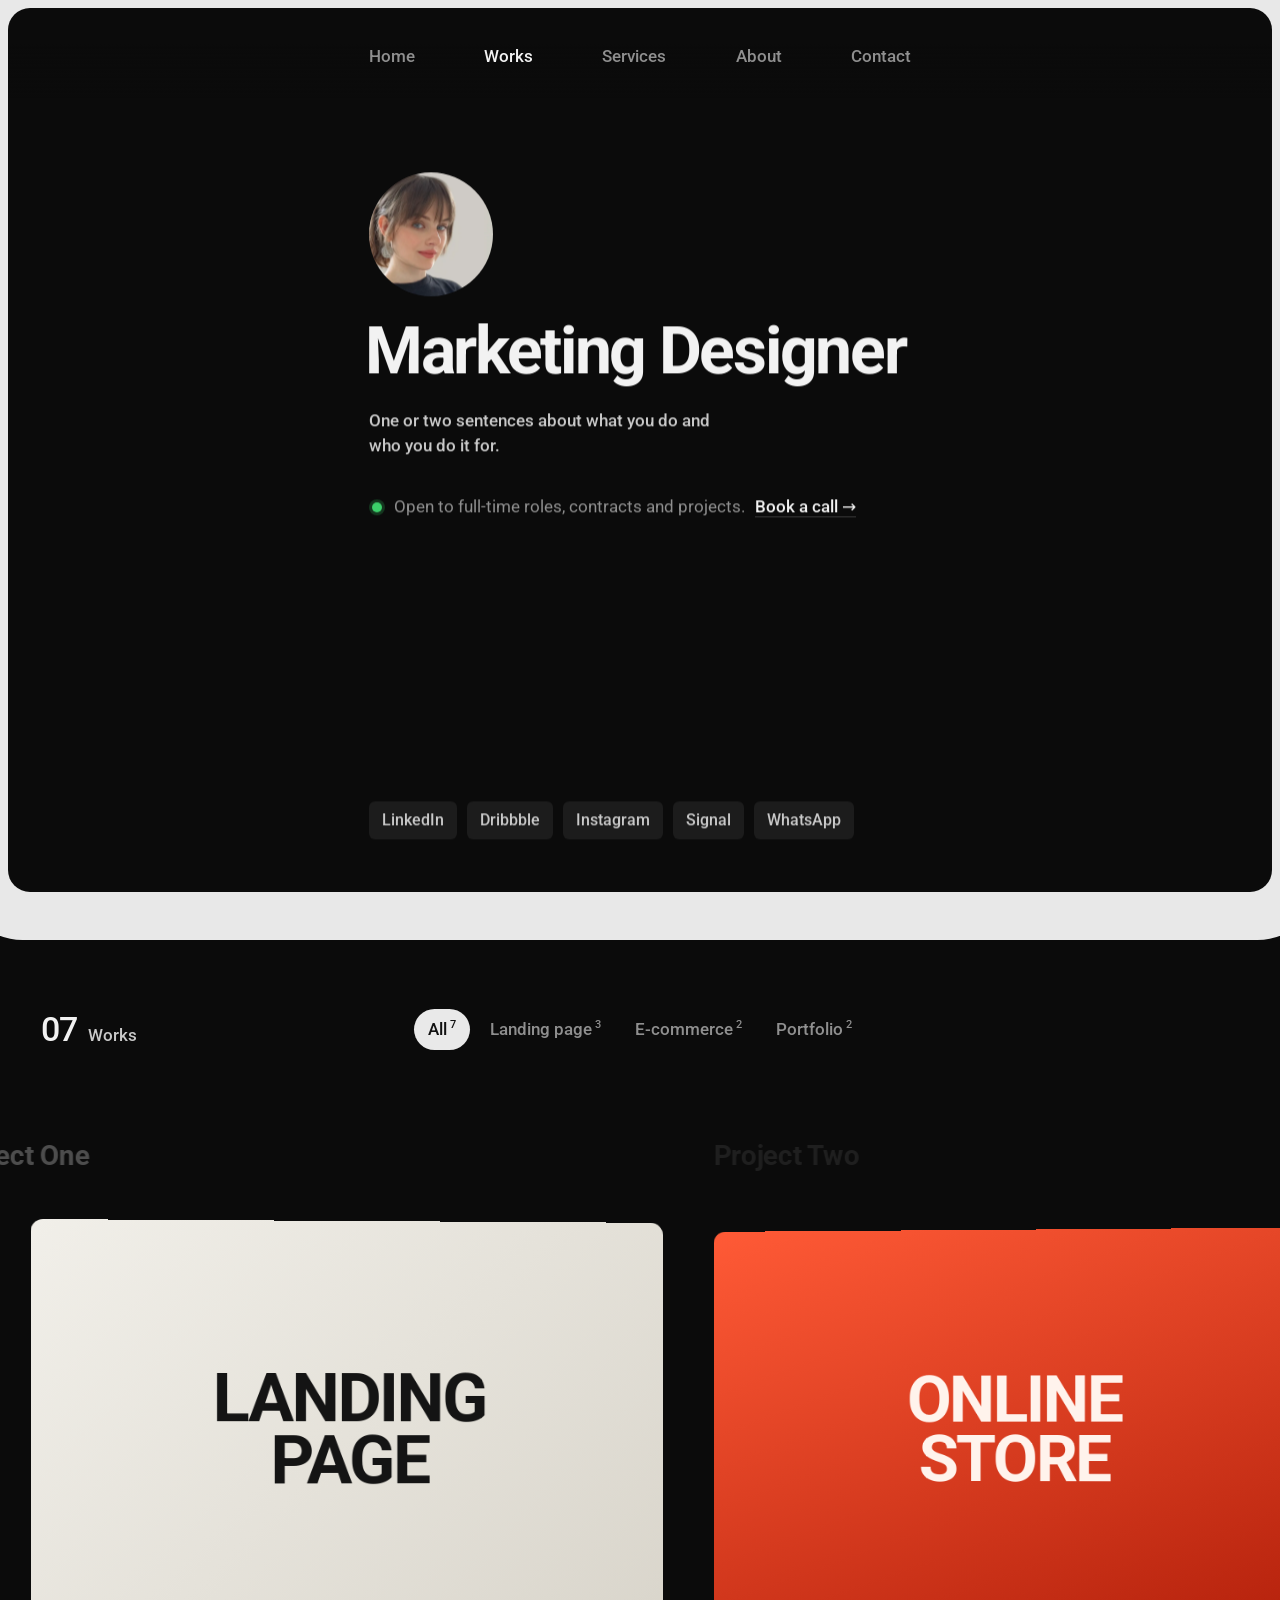
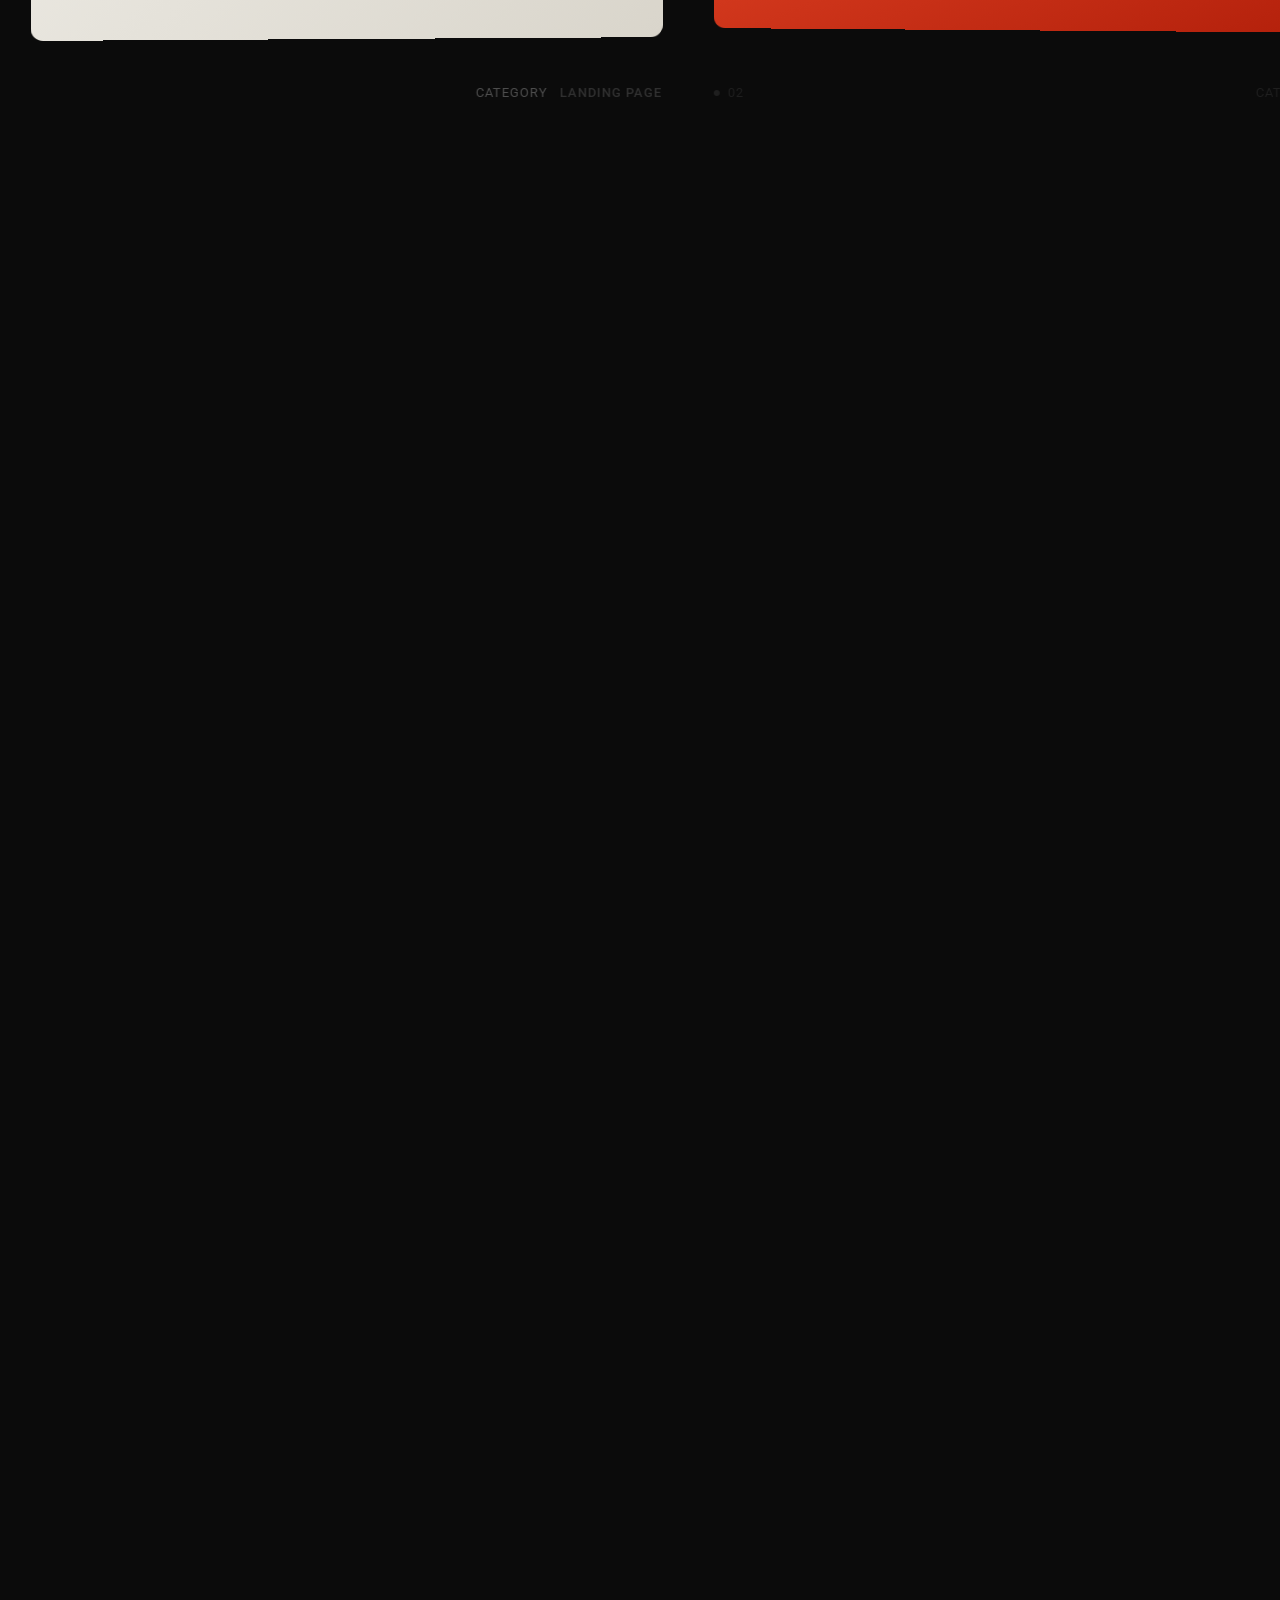
==== commit bb4c5223: "Services: remove the handwritten note block Co-Authored-By: Claude Opus 5.5 <noreply@anthropic.com> " ====
--- a/index.html
+++ b/index.html
@@ -8,7 +8,7 @@
   <link rel="preconnect" href="https://fonts.googleapis.com">
   <link rel="preconnect" href="https://fonts.gstatic.com" crossorigin>
   <link href="https://fonts.googleapis.com/css2?family=Roboto:wght@400;500;700&display=swap" rel="stylesheet">
-  <link rel="stylesheet" href="styles.css?v=202611281339">
+  <link rel="stylesheet" href="styles.css?v=202611281508">
 </head>
 <body>
   <!--
@@ -112,6 +112,6 @@
 
   <script src="vendor/gsap.min.js"></script>
   <script src="vendor/ScrollTrigger.min.js"></script>
-  <script src="main.js?v=202611281339"></script>
+  <script src="main.js?v=202611281508"></script>
 </body>
 </html>
--- a/styles.css
+++ b/styles.css
@@ -408,61 +408,6 @@
 }
 .service__go:hover, .service:hover .service__go { color: var(--text); background: var(--surface); }
 
-/* Handwritten note */
-.services { --hand: "Caveat Brush", "Segoe Print", "Bradley Hand", cursive; }
-.note {
-  grid-column: 1;
-  grid-row: 1;
-  align-self: start;
-  position: sticky;
-  top: calc(var(--nav-h) + 300px);
-  margin-top: clamp(220px, 28vh, 300px);
-  margin-left: clamp(0px, 6vw, 90px);
-  width: max-content;
-  max-width: 100%;
-}
-.note__text {
-  font-family: var(--hand);
-  font-size: clamp(34px, 3.4vw, 46px);
-  line-height: 1.15;
-  color: #9a9a9e;
-  rotate: -3deg;
-}
-.note__line {
-  position: relative;
-  display: block;
-  width: max-content;
-  /* the ink is revealed left-to-right by --p (0..1), set from main.js */
-  clip-path: inset(-20% calc((1 - var(--p, 1)) * 100%) -20% -4%);
-}
-.note__line:nth-child(2) { margin-left: .4em; }
-.note__doodle {
-  display: block;
-  width: 90px;
-  height: 68px;
-  margin: 4px 0 0 40px;
-  fill: none;
-  stroke: #9a9a9e;
-  stroke-width: 3;
-  stroke-linecap: round;
-  stroke-linejoin: round;
-}
-.note__doodle path { stroke-dasharray: 1; stroke-dashoffset: calc(1 - var(--d, 1)); }
-.note__pill {
-  display: inline-flex;
-  margin: 6px 0 0 84px;
-  padding: 8px 16px;
-  border: 1px solid #3a3a3e;
-  border-radius: 10px;
-  font-size: 16px;
-  font-weight: 500;
-  color: var(--text-muted);
-  opacity: var(--o, 1);
-  translate: 0 calc((1 - var(--o, 1)) * 8px);
-  transition: color .2s, border-color .2s;
-}
-.note__pill:hover { color: var(--text); border-color: var(--text-muted); }
-
 /* ---------- Footer ---------- */
 .footer {
   display: flex;
@@ -489,7 +434,6 @@
   .services { grid-template-columns: 1fr; gap: 32px; }
   .services__aside, .services__list { grid-column: 1; grid-row: auto; }
   .services__aside { position: static; }
-  .note { grid-column: 1; grid-row: auto; order: 3; position: static; margin: 24px auto 0; }
 }
 
 /* ---------- Phone ---------- */
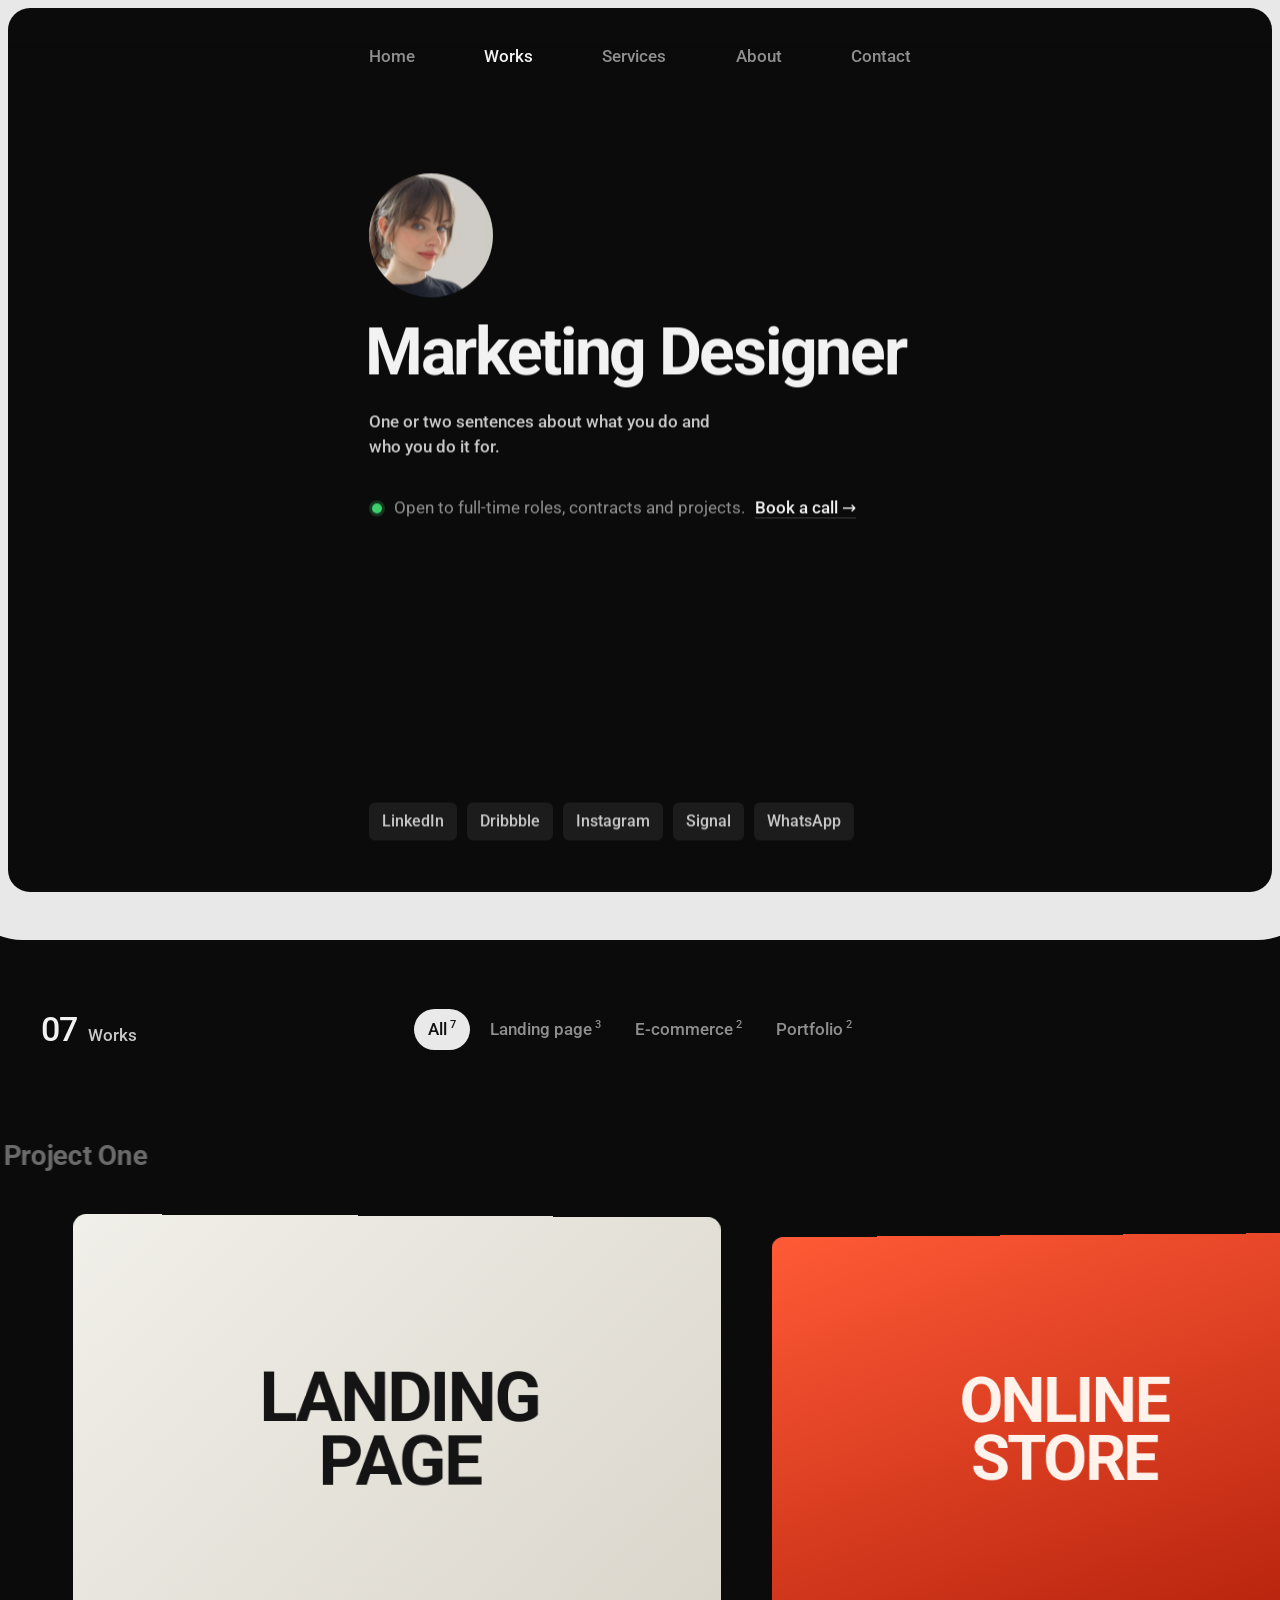
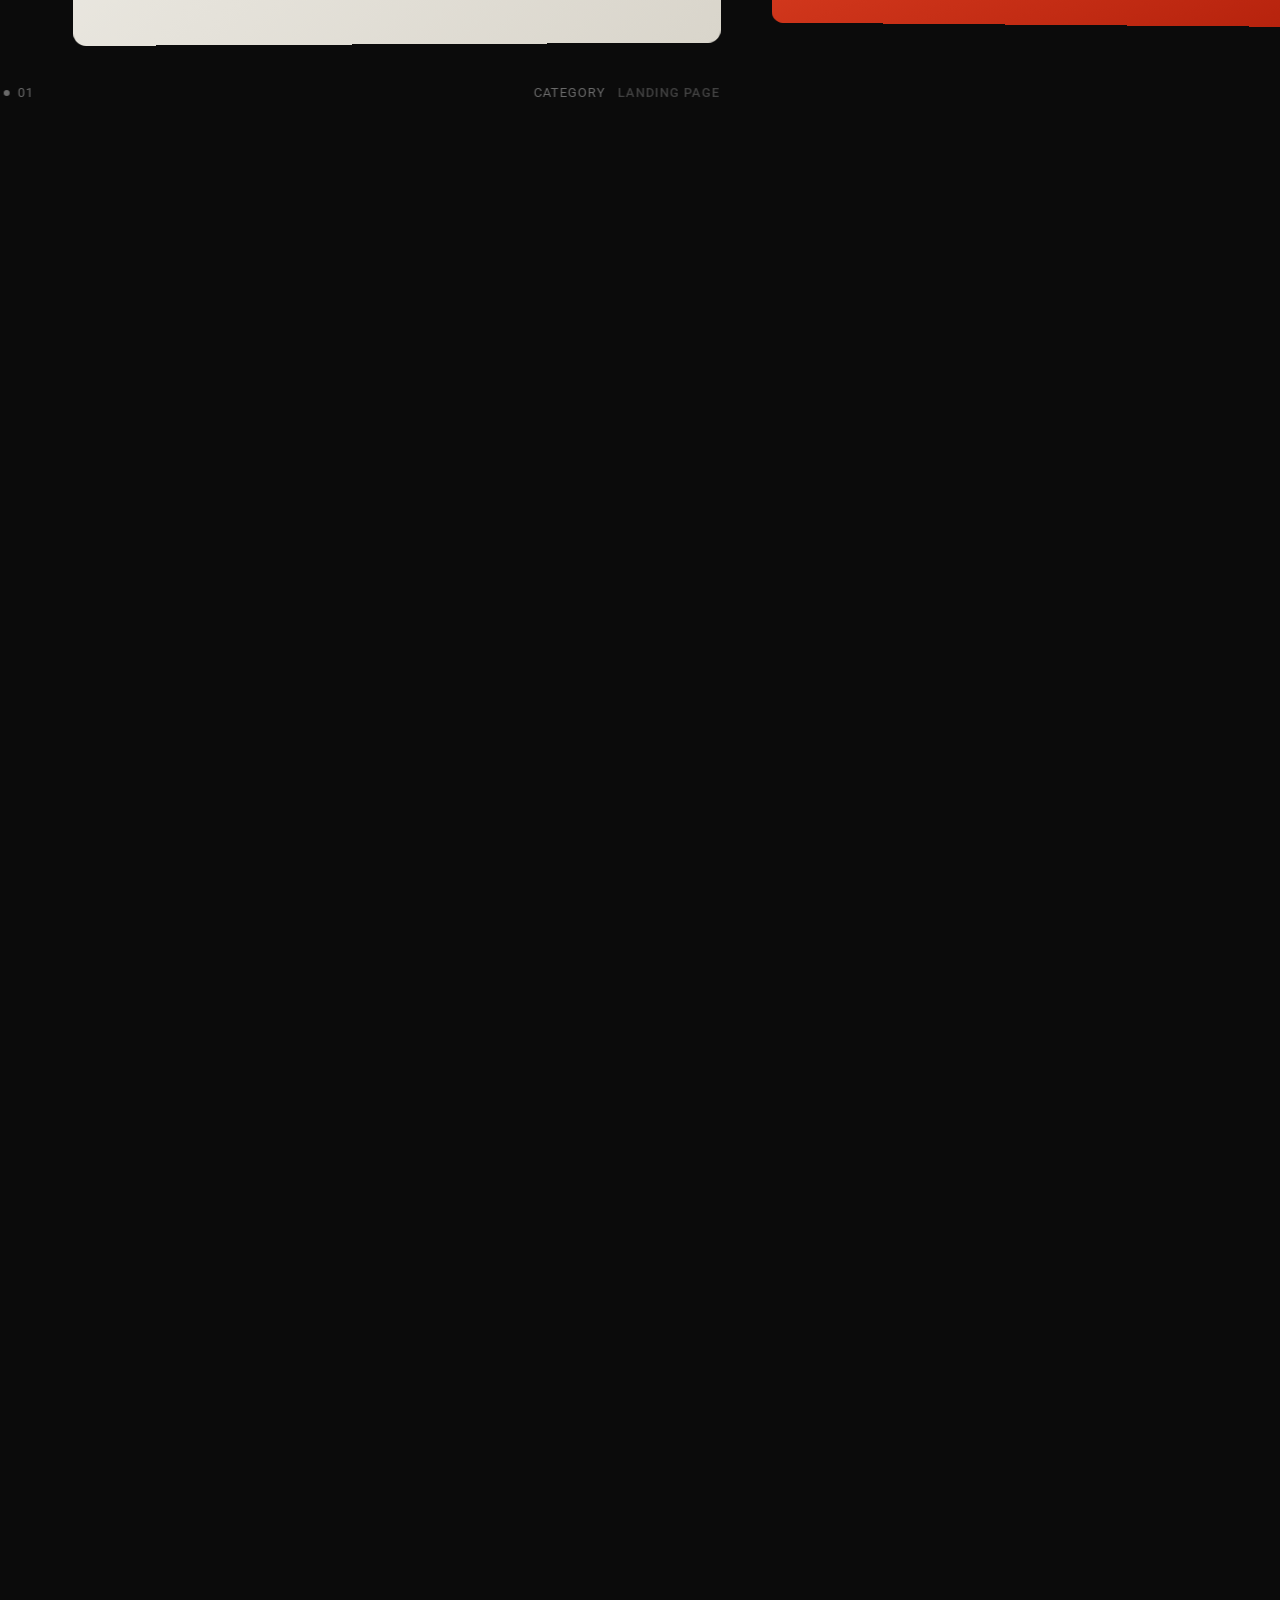
==== commit bc78cb06: "Add About page; fit About and Contact into one screen on tablet and desktop Co-Authored-By: Claude O" ====
--- a/index.html
+++ b/index.html
@@ -8,7 +8,7 @@
   <link rel="preconnect" href="https://fonts.googleapis.com">
   <link rel="preconnect" href="https://fonts.gstatic.com" crossorigin>
   <link href="https://fonts.googleapis.com/css2?family=Roboto:wght@400;500;700&display=swap" rel="stylesheet">
-  <link rel="stylesheet" href="styles.css?v=202611281508">
+  <link rel="stylesheet" href="styles.css?v=202611281530">
 </head>
 <body>
   <!--
@@ -21,7 +21,7 @@
       <a href="#top" class="nav__link is-active" aria-current="page">Home</a>
       <a href="#works" class="nav__link">Works</a>
       <a href="services.html" class="nav__link">Services</a>
-      <a href="#" class="nav__link">About</a>
+      <a href="about.html" class="nav__link">About</a>
       <a href="contact.html" class="nav__link">Contact</a>
     </nav>
   </header>
@@ -112,6 +112,6 @@
 
   <script src="vendor/gsap.min.js"></script>
   <script src="vendor/ScrollTrigger.min.js"></script>
-  <script src="main.js?v=202611281508"></script>
+  <script src="main.js?v=202611281530"></script>
 </body>
 </html>
--- a/styles.css
+++ b/styles.css
@@ -581,3 +581,90 @@
   :root { --frame: 5px; --frame-r: 16px; }
   .topbar { padding-top: calc(24px + var(--frame)); }
 }
+
+/* ---------- One-screen pages (About, Contact): exactly one viewport on tablet & desktop ---------- */
+.about {
+  min-height: 100svh;
+  padding: calc(var(--nav-h) + clamp(24px, 6vh, 80px)) var(--gutter) clamp(40px, 7vh, 96px);
+  display: grid;
+  grid-template-columns: minmax(0, 1.15fr) minmax(0, 1fr);
+  gap: clamp(32px, 6vw, 120px);
+  align-items: center;
+  max-width: 1320px;
+  margin: 0 auto;
+}
+.about__title {
+  font-family: var(--font-display);
+  font-weight: 700;
+  font-size: clamp(56px, min(9vw, 15vh), 140px);
+  line-height: .9;
+  letter-spacing: -.035em;
+}
+.about__lead { margin-top: clamp(16px, 3vh, 32px); max-width: 560px; font-size: clamp(19px, min(2vw, 3vh), 26px); line-height: 1.3; font-weight: 500; }
+.about__body { margin-top: clamp(12px, 2.4vh, 28px); max-width: 540px; display: grid; gap: clamp(8px, 1.6vh, 16px); color: var(--text-soft); font-size: clamp(15px, min(1.3vw, 2.1vh), 18px); line-height: 1.5; }
+.about__cta { display: inline-block; margin: clamp(16px, 3.4vh, 40px) 0 0; font-size: clamp(16px, 2.2vh, 18px); }
+.about__side { display: grid; gap: clamp(16px, 3vh, 32px); justify-items: start; }
+.about__photo {
+  width: min(100%, 44vh, 420px);
+  aspect-ratio: 1;
+  border-radius: 24px;
+  overflow: hidden;
+  background: var(--surface);
+}
+.about__photo img { display: block; width: 100%; height: 100%; object-fit: cover; }
+.about__facts { margin: 0; display: grid; grid-template-columns: 1fr 1fr; gap: clamp(12px, 2.2vh, 24px) 32px; width: 100%; max-width: 520px; }
+.about__facts dt { font-family: var(--font-mono); font-size: 12px; text-transform: uppercase; letter-spacing: .08em; color: var(--text-muted); margin-bottom: 4px; }
+.about__facts dd { margin: 0; font-size: clamp(15px, 2.1vh, 18px); font-weight: 500; }
+
+/* Contact: everything scales with the screen height so it fits without scrolling */
+.contact__title { font-size: clamp(48px, min(9vw, 13vh), 132px); }
+.contact__lead { margin-top: clamp(12px, 2.6vh, 24px); font-size: clamp(15px, 2.2vh, 18px); }
+.contact__list { margin-top: clamp(20px, 4.5vh, 48px); gap: clamp(10px, 2.4vh, 24px); }
+.contact__value { font-size: clamp(16px, 2.4vh, 20px); }
+.contact__label { margin-bottom: clamp(2px, .6vh, 6px); }
+.form { gap: clamp(10px, 1.9vh, 20px); padding: clamp(20px, min(3.5vw, 4.4vh), 44px); }
+.field { gap: clamp(4px, .8vh, 8px); }
+.field input, .field select, .field textarea { padding: clamp(9px, 1.5vh, 14px) 16px; font-size: clamp(15px, 1.9vh, 16px); }
+.chips legend { margin-bottom: clamp(4px, .8vh, 8px); }
+.chip span { padding: clamp(6px, 1vh, 9px) 16px; }
+.form__submit { height: clamp(42px, 5.6vh, 52px); }
+
+@media (min-width: 901px) and (min-height: 600px), (min-width: 641px) and (max-width: 900px) and (min-height: 700px) {
+  body.is-fit { height: 100vh; height: 100svh; overflow: hidden; }
+  body.is-fit .footer { display: none; }
+  body.is-fit main { height: 100vh; height: 100svh; min-height: 0; }
+
+  /* Contact: columns stretch to the screen; the message box takes the leftover height */
+  .is-fit .contact {
+    padding-top: calc(var(--nav-h) + clamp(12px, 4vh, 56px));
+    padding-bottom: clamp(20px, 5vh, 64px);
+    align-items: stretch;
+  }
+  .is-fit .contact__intro { align-self: center; }
+  .is-fit .form { display: flex; flex-direction: column; min-height: 0; height: 100%; max-height: 720px; align-self: center; }
+  .is-fit .form > .field:has(textarea) { flex: 1; min-height: 0; display: flex; flex-direction: column; }
+  .is-fit .form textarea { flex: 1; min-height: 56px; resize: none; }
+  .is-fit .form__submit { align-self: flex-start; flex: none; }
+}
+
+/* Tablet portrait: stacked, compressed so it still fits one screen */
+@media (min-width: 641px) and (max-width: 900px) and (min-height: 700px) {
+  .is-fit .contact { grid-template-columns: 1fr; grid-template-rows: auto minmax(0, 1fr); gap: clamp(16px, 3vh, 32px); }
+  .is-fit .contact__title br { display: none; }
+  .is-fit .contact__title { font-size: clamp(48px, 7vh, 88px); }
+  .is-fit .contact__lead { max-width: 600px; }
+  .is-fit .contact__list { grid-template-columns: repeat(3, auto); justify-content: start; column-gap: clamp(24px, 6vw, 56px); margin-top: clamp(16px, 3vh, 32px); }
+  .is-fit .contact__list li:last-child { grid-column: 1 / -1; }
+  .is-fit .form .field:has(textarea) { min-height: 96px; }
+
+  .about { grid-template-columns: 1fr; align-content: center; gap: clamp(20px, 4vh, 48px); }
+  .about__side { grid-template-columns: auto 1fr; align-items: center; gap: 32px; }
+  .about__photo { width: min(40vw, 30vh); }
+  .about__facts { grid-template-columns: 1fr; }
+}
+
+/* Phones: normal scrolling page */
+@media (max-width: 640px) {
+  .about { grid-template-columns: 1fr; align-items: start; }
+  .about__photo { width: 100%; max-width: 360px; }
+}
